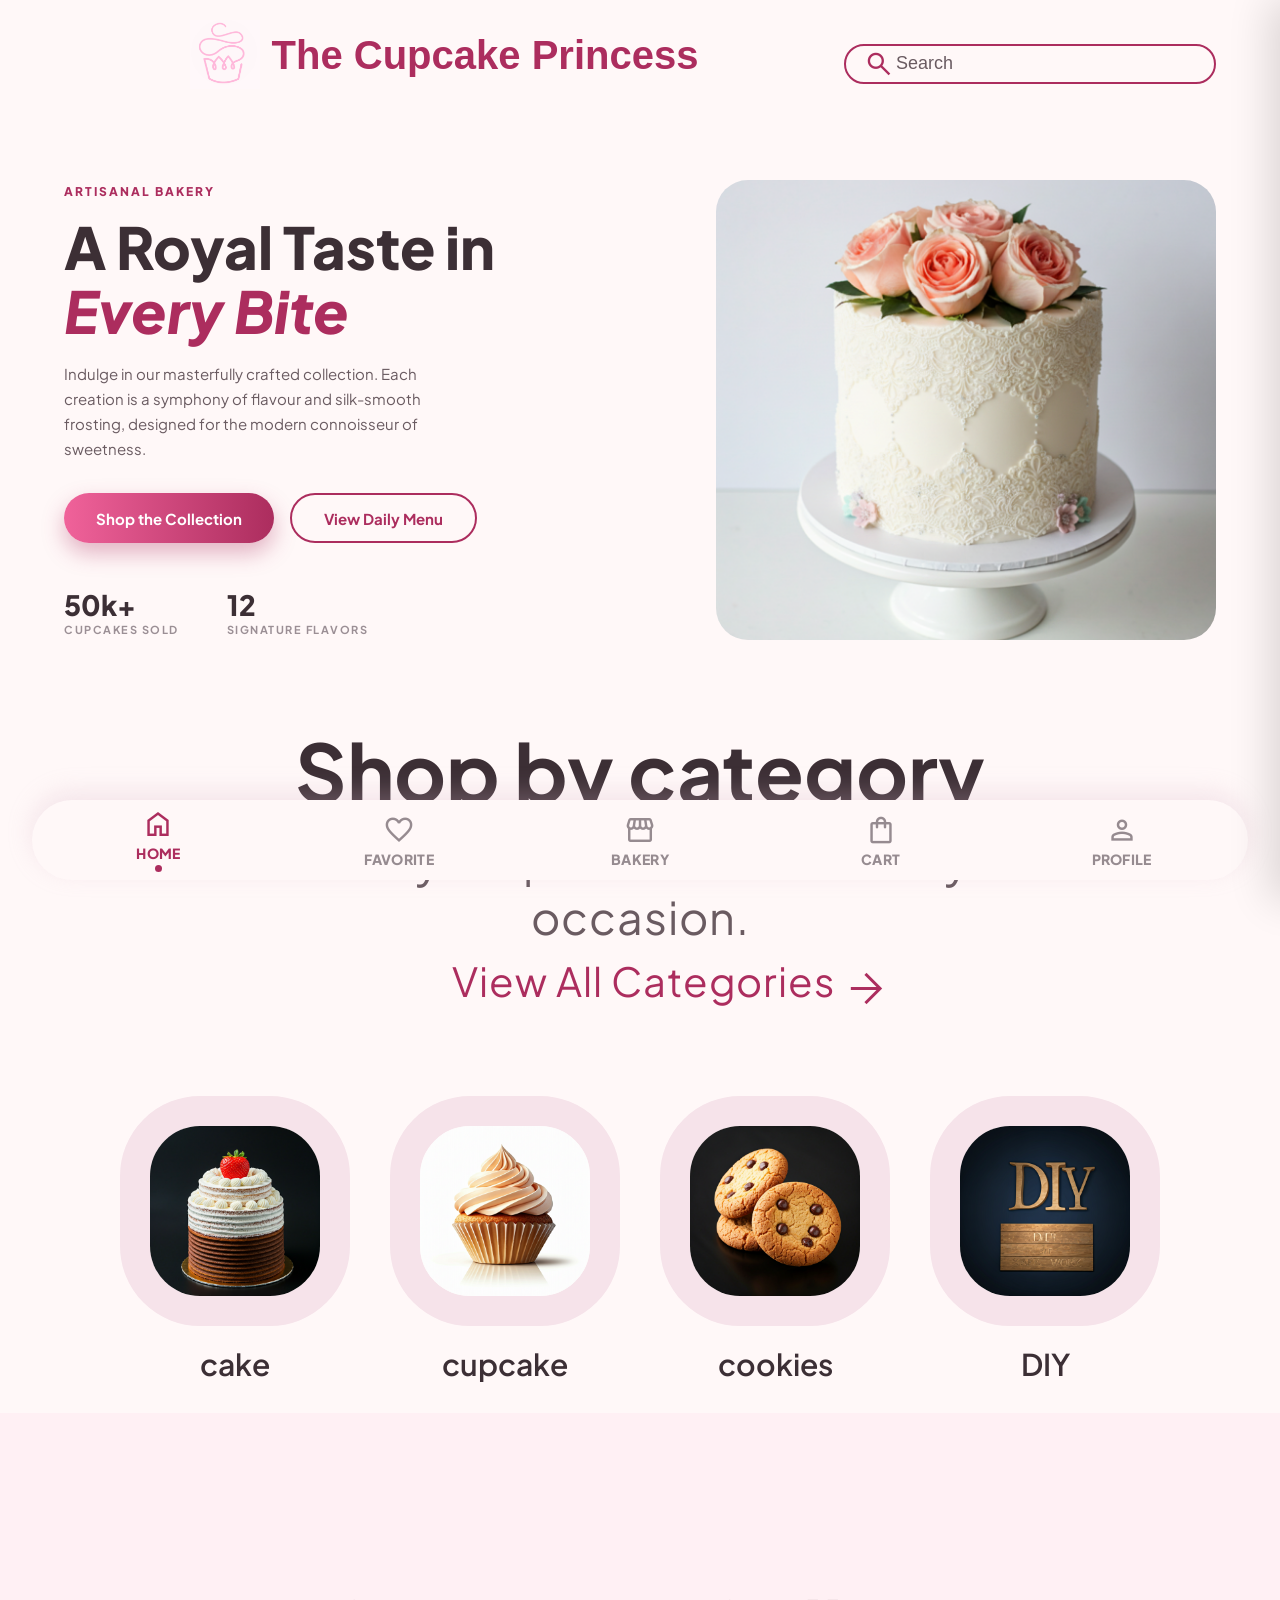
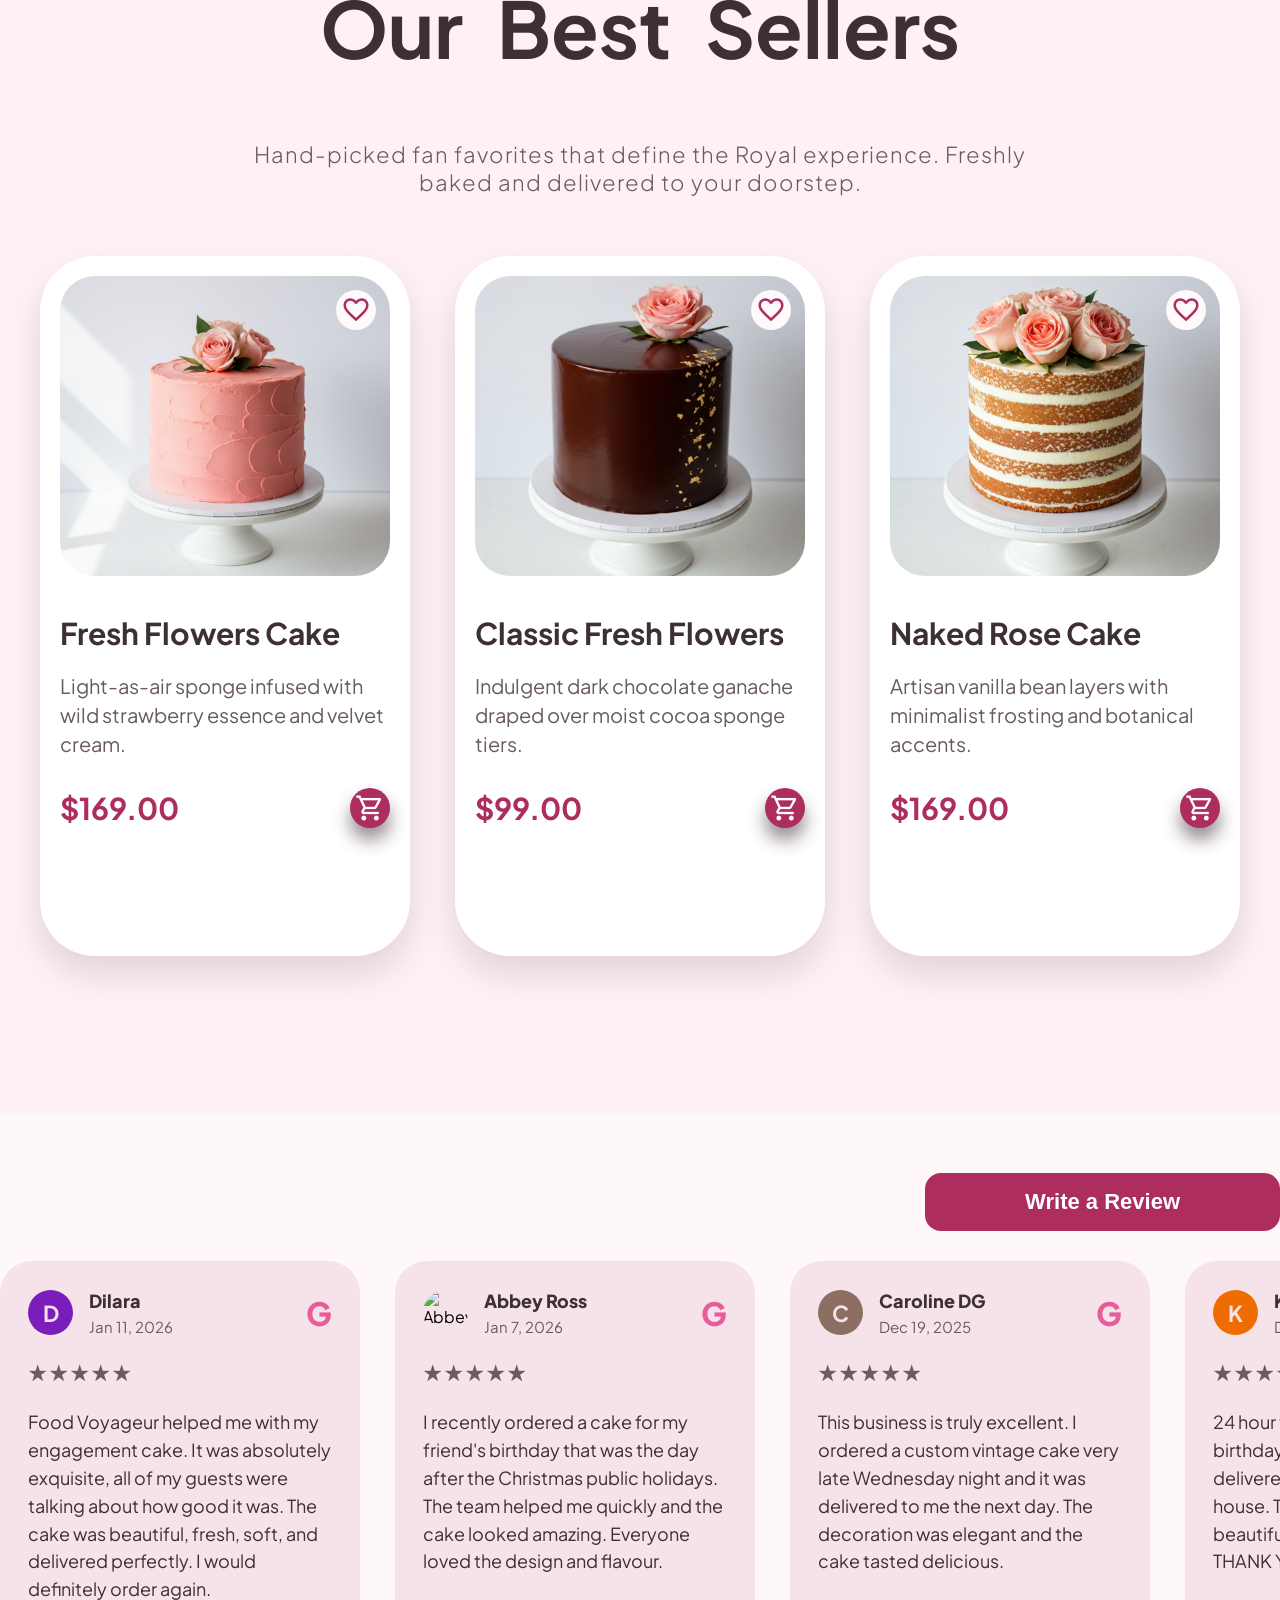
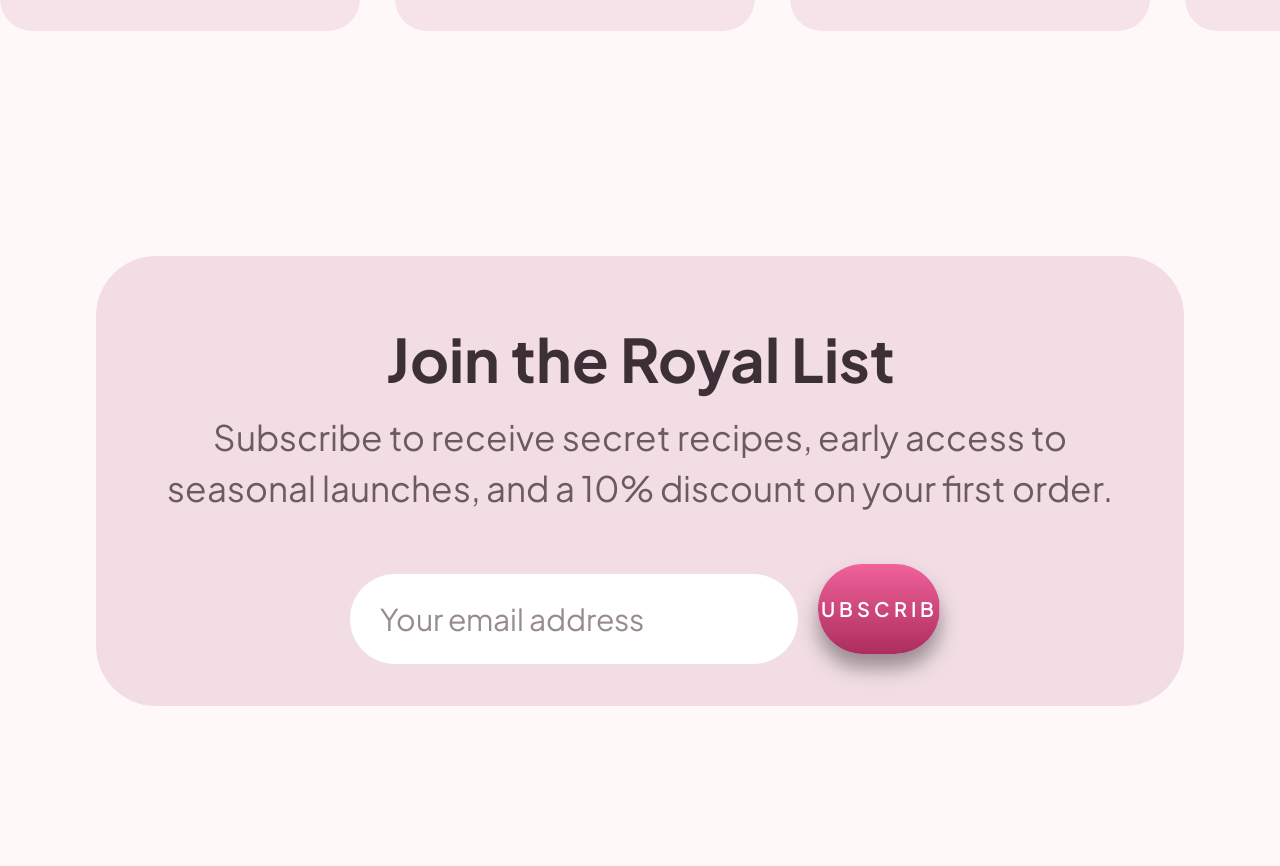
==== index.html @ ce3e5267 "index" ====
<!DOCTYPE html>
<html>

<head>
    <meta charset="UTF-8">
    <meta name="viewport" content="width=device-width, initial-scale=1.0">
    <title>Document</title>
    <link rel="preconnect" href="https://fonts.googleapis.com">
    <link rel="preconnect" href="https://fonts.gstatic.com" crossorigin>
    <link
        href="https://fonts.googleapis.com/css2?family=Plus+Jakarta+Sans:ital,wght@0,200..800;1,200..800&family=Roboto:ital,wght@0,100..900;1,100..900&display=swap"
        rel="stylesheet">
    <link rel="stylesheet" href="homepage.css">
    <link rel="stylesheet"
        href="https://fonts.googleapis.com/css2?family=Material+Symbols+Outlined:opsz,wght,FILL,GRAD@24,400,0..1,0" />
</head>
<script src="homepage.js"></script>



<body>
    <div class="header">
        <div class="tittle">
            <img src="Image/logo.png" alt="Logo">
            <h1>The Cupcake Princess</h1>
        </div>

        <form>
            <div class="searching">
                <a href="search-page.html" class="search-text" onclick="handleSearchClick(event)">
                    <span class="material-symbols-outlined">search</span>
                    <button type="submit">Search</button>
                    <input class="searching-input" type="search" placeholder="Search">
                </a>
            </div>
        </form>
    </div>

    <nav class="bottom_bar">
        <a href="index.html" class="bottom-bar-item interactive-bar active">
            <span class="material-symbols-outlined">home</span>
            <p>HOME</p>
            <span class="bar-dot"></span>
        </a>

        <a href="fav-page.html" class="bottom-bar-item interactive-bar">
            <span class="material-symbols-outlined">favorite</span>
            <p>FAVORITE</p>
        </a>

        <a href="productlist.html" class="bottom-bar-item interactive-bar">
            <span class="material-symbols-outlined">storefront</span>
            <p>BAKERY</p>
        </a>

        <a href="cart-page.html" class="bottom-bar-item interactive-bar">
            <span class="material-symbols-outlined">shopping_bag</span>
            <p>CART</p>
        </a>

        <a href="pro.html" class="bottom-bar-item interactive-bar">
            <span class="material-symbols-outlined">person</span>
            <p>PROFILE</p>
        </a>
    </nav>

    <section class="hero">
        <div class="hero-card">
            <img class="hero-img-m" src="Image/Fluffy Pink Cake.png" alt="Royal Cake">
            <img class="hero-img-d" src="Image/Fluffy Pink Cake.png" alt="Royal Cupcake">
            <div class="hero-card-overlay">
                <h2>A Royal Taste<br>in Every Bite</h2>
            </div>
        </div>

        <div class="hero-content">
            <p class="hero-label">ARTISANAL BAKERY</p>
            <h2 class="hero-title">A Royal Taste in<br><em>Every Bite</em></h2>
            <p class="hero-desc">Indulge in our masterfully crafted collection. Each creation is a symphony of flavour
                and silk-smooth frosting, designed for the modern connoisseur of sweetness.</p>
            <div class="hero-buttons">
                <a href="productlist.html" class="btn-shop">Shop the Collection</a>
                <a href="productlist.html" class="btn-menu">View Daily Menu</a>
            </div>
            <div class="hero-stats">
                <div class="stat">
                    <span class="stat-num">50k+</span>
                    <span class="stat-label">CUPCAKES SOLD</span>
                </div>
                <div class="stat">
                    <span class="stat-num">12</span>
                    <span class="stat-label">SIGNATURE FLAVORS</span>
                </div>
            </div>
        </div>

        <div class="hero-dots">
            <span class="dot active"></span>
            <span class="dot"></span>
            <span class="dot"></span>
        </div>
    </section>

    <section class="category">
        <h1>Shop by category</h1>
        <div class="category-bottom">
            <p>Find your perfect treat for any occasion.</p>

            <a href="productlist.html" class="view-all-categories">
                <p>View All Categories</p>
                <span class="material-symbols-outlined">arrow_forward</span>
            </a>
        </div>
    </section>
    <section class="category-4">
        <div class="cup-and-ckae">
            <a href="#" class="cake">
                <img src="Image/cake.png" alt="cake">
                <p>cake</p>
            </a>

            <a href="#" class="cupcake">
                <img src="Image/cupcake.png" alt="cupake">
                <p>cupcake</p>
            </a>
        </div>
        <div class="cookie-DIY">
            <a href="#" class="cookie">
                <img src="Image/cookie.png" alt="cookie">
                <p>cookies</p>
            </a>

            <a href="#" class="DIY">
                <img src="Image/DIY.png" alt="DIY">
                <p>DIY</p>
            </a>
        </div>
    </section>
    <section class="best-sellers">
        <h2>Our Best Sellers</h2>
        <h3>Hand-picked fan favorites that define the
            Royal experience. Freshly baked and
            delivered to your doorstep.</h3>
        <div class="all-best">
            <a href="#" class="Fresh-Flowers-Cake">
                <div class="image-box">
                    <img src="Image/Fresh Flowers Cake.png" alt="Fresh Flowers Cake">

                    <button class="favorite-button" type="button" onclick="toggleFavorite(event, this)">
                        <span class="material-symbols-outlined">favorite</span>
                    </button>
                </div>
                <h1>Fresh Flowers Cake</h1>
                <p>Light-as-air sponge infused with wild
                    strawberry essence and velvet cream.</p>
                <div class="bottom">
                    <h2>$169.00</h2>
                    <span class="material-symbols-outlined">
                        shopping_cart
                    </span>
                </div>
            </a>

            <a href="#" class="Classic-Fresh-Flowers">
                <div class="image-box">
                    <img src="Image/Classic Fresh Flowers Cake.png" alt="Classic Fresh Flowers">

                    <button class="favorite-button" type="button" onclick="toggleFavorite(event, this)">
                        <span class="material-symbols-outlined">favorite</span>
                    </button>
                </div>
                <h1>Classic Fresh Flowers</h1>
                <p>Indulgent dark chocolate ganache draped over moist cocoa sponge tiers.</p>
                <div class="bottom">
                    <h2>$99.00</h2>
                    <span class="material-symbols-outlined">
                        shopping_cart
                    </span>
                </div>
            </a>

            <a href="#" class="Naked-Rose-Cake">
                <div class="image-box">
                    <img src="Image/Naked Rose Cake.png" alt="Naked Rose Cake">

                    <button class="favorite-button" type="button" onclick="toggleFavorite(event, this)">
                        <span class="material-symbols-outlined">favorite</span>
                    </button>
                </div>
                <h1>Naked Rose Cake</h1>
                <p>Artisan vanilla bean layers with minimalist
                    frosting and botanical accents.</p>
                <div class="bottom">
                    <h2>$169.00</h2>
                    <span class="material-symbols-outlined">
                        shopping_cart
                    </span>
                </div>
            </a>
        </div>
    </section>
    <section class="reviews-section">
        <div class="review-top">
            <button class="write-review">Write a Review</button>
        </div>

        <div class="reviews-row">

            <div class="review-card">
                <div class="review-header">
                    <div class="avatar purple">D</div>

                    <div class="review-user">
                        <h3>Dilara</h3>
                        <p>Jan 11, 2026</p>
                    </div>

                    <span class="google">G</span>
                </div>

                <div class="stars">★★★★★</div>

                <p class="review-text">
                    Food Voyageur helped me with my engagement cake. It was absolutely exquisite,
                    all of my guests were talking about how good it was. The cake was beautiful,
                    fresh, soft, and delivered perfectly. I would definitely order again.
                </p>
            </div>

            <div class="review-card">
                <div class="review-header">
                    <img class="avatar-img" src="Image/user1.png" alt="Abbey Ross">

                    <div class="review-user">
                        <h3>Abbey Ross</h3>
                        <p>Jan 7, 2026</p>
                    </div>

                    <span class="google">G</span>
                </div>

                <div class="stars">★★★★★</div>

                <p class="review-text">
                    I recently ordered a cake for my friend's birthday that was the day after
                    the Christmas public holidays. The team helped me quickly and the cake
                    looked amazing. Everyone loved the design and flavour.
                </p>
            </div>

            <div class="review-card">
                <div class="review-header">
                    <div class="avatar brown">C</div>

                    <div class="review-user">
                        <h3>Caroline DG</h3>
                        <p>Dec 19, 2025</p>
                    </div>

                    <span class="google">G</span>
                </div>

                <div class="stars">★★★★★</div>

                <p class="review-text">
                    This business is truly excellent. I ordered a custom vintage cake very late
                    Wednesday night and it was delivered to me the next day. The decoration
                    was elegant and the cake tasted delicious.
                </p>
            </div>

            <div class="review-card">
                <div class="review-header">
                    <div class="avatar orange">K</div>

                    <div class="review-user">
                        <h3>K Hall</h3>
                        <p>Dec 11, 2025</p>
                    </div>

                    <span class="google">G</span>
                </div>

                <div class="stars">★★★★★</div>

                <p class="review-text">
                    24 hour turnaround on a last minute birthday cake. Under $100 and delivered
                    the next morning to my house. The cake was fresh, beautiful, and everyone
                    enjoyed it. THANK YOU 🙏❤️
                </p>
            </div>

            <div class="review-card">
                <div class="review-header">
                    <div class="avatar pink">M</div>

                    <div class="review-user">
                        <h3>Mia Chen</h3>
                        <p>Nov 28, 2025</p>
                    </div>

                    <span class="google">G</span>
                </div>

                <div class="stars">★★★★★</div>

                <p class="review-text">
                    The cupcakes were so pretty and tasted amazing. I ordered them for a small
                    party and everyone asked where they were from. The pink design matched
                    my theme perfectly.
                </p>
            </div>

        </div>
    </section>
    <section class="royal-list-section">
        <div class="royal-list-card">
            <div class="logo">
                <span class="material-symbols-outlined royal-mail-icon">mail</span>
            </div>

            <h2>Join the Royal List</h2>

            <p>
                Subscribe to receive secret
                recipes, early access to
                seasonal launches, and a 10%
                discount on your first order.
            </p>

            <form class="royal-form" onsubmit="subscribeAnimate(event)">
                <input type="email" placeholder="Your email address" required>

                <button type="submit" class="subscribe-button">
                    <span class="button-text">SUBSCRIBE</span>
                    <span class="material-symbols-outlined check-icon">check</span>
                </button>
            </form>
        </div>
    </section>
    <div class="search-overlay" id="searchOverlay" onclick="closeSearchPanel()"></div>
    <div class="search-panel" id="searchPanel">
        <div class="search-panel-header">
            <button class="search-panel-close" onclick="closeSearchPanel()">
                <span class="material-symbols-outlined">close</span>
            </button>
        </div>
        <iframe id="searchPanelFrame" src="" class="search-panel-frame" title="Search"></iframe>
    </div>
</body>

</html>
---- homepage.css ----
@import url(variable.css);

* {
    box-sizing: border-box;
}

html,
body {
    width: 100%;
    max-width: 100%;
    margin: 0;
    padding: 0;
    overflow-x: hidden;
    background-color: var(--bg-main);
    font-family: var(--font-main);
}

body {
    padding-top: 158px;
}




.header {
    width: 100%;
    display: flex;
    flex-direction: column;
    align-items: center;
    z-index: 1000;
    position: fixed;
    top: 0;
    left: 0;
    right: 0;
    background-color: var(--bg-main);
    padding: 18px 18px 22px;
}

.tittle {
    width: 100%;
    max-width: 760px;

    display: flex;
    gap: 12px;
    align-items: center;
    justify-content: center;
}

.tittle h1 {
    color: var(--pink-main);
    font-size: 22px;
    font-family: var(--font-title);
    margin: 0;
    line-height: 1.1;
    text-align: center;
    white-space: nowrap;
}

.tittle img {
    width: clamp(45px, 10vw, 78px);
    height: auto;
    flex-shrink: 0;
}

form {
    width: 100%;
    display: flex;
    justify-content: center;
    margin-top: 18px;
}

/* ============================= */
/* HOME SEARCH BAR */
/* ============================= */

.searching {
    width: min(700px, calc(100vw - 48px));
    height: 40px;
    border: 2px solid var(--pink-main);
    border-radius: 40px;
    background-color: var(--bg-main);

    padding: 0 18px;
    z-index: 100;
}

.search-text {
    width: 100%;
    height: 100%;

    text-decoration: none;
    display: flex;
    align-items: center;
}

.searching span {
    color: var(--pink-main);
    font-size: 30px;
    flex-shrink: 0;
}

.searching-input {
    flex: 1;
    min-width: 0;
    border: none;
    outline: none;
    background: transparent;

    font-size: 18px;
    color: var(--text-muted);
    font-family: var(--font-title);
}

.searching-input::placeholder {
    color: var(--text-muted);
    opacity: 1;
}

.searching button {
    display: none;
}

/* ============================= */
/* BOTTOM BAR */
/* ============================= */

.bottom_bar {
    position: fixed;
    left: 50%;
    bottom: 20px;
    transform: translateX(-50%);
    width: 95%;
    height: 64px;
    background-color: var(--bg-main);
    border-radius: 60px;
    box-shadow: 0 -8px 24px var(--box-shadow);
    display: flex;
    justify-content: space-around;
    align-items: center;
    padding: 6px;
    z-index: 1000;
}

.bottom-bar-item {
    flex: 1;
    min-width: 0;
    border: none;
    background: transparent;
    cursor: pointer;
    text-decoration: none;
    display: flex;
    flex-direction: column;
    align-items: center;
    justify-content: center;
    position: relative;
}

.bottom-bar-item .material-symbols-outlined {
    font-size: 22px;
    color: var(--nav-muted);
    line-height: 1;
}

.bottom-bar-item p {
    margin: 4px 0 0;
    font-size: 8px;
    font-weight: 800;
    letter-spacing: 0.3px;
    color: var(--nav-muted);
    white-space: nowrap;
    line-height: 1;
}

.bar-dot {
    width: 4px;
    height: 4px;
    border-radius: 50%;
    background-color: var(--pink-main);
    display: block;
    margin-top: 4px;
}

.interactive-bar {
    transition: all 0.18s ease;
    text-decoration: none;
}

.interactive-bar:hover {
    transform: translateY(-1px);
}

.interactive-bar:active {
    transform: scale(0.96);
}

.bottom-bar-item.active .material-symbols-outlined,
.bottom-bar-item.active p {
    color: var(--pink-main);
}


/* ============================= */
/* HERO                          */
/* ============================= */

.hero {
    margin: 20px 16px 40px;
    display: flex;
    flex-direction: column;
    align-items: center;
}

.hero-card {
    width: 100%;
    border-radius: 24px;
    overflow: hidden;
    position: relative;
}

.hero-img-m {
    width: 100%;
    height: 300px;
    object-fit: cover;
    display: block;
}

.hero-img-d {
    display: none;
}

.hero-card-overlay {
    position: absolute;
    bottom: 0;
    left: 0;
    right: 0;
    padding: 20px 22px 26px;
    background: linear-gradient(to top, rgba(0, 0, 0, 0.58) 0%, transparent 100%);
}

.hero-card-overlay h2 {
    color: white;
    font-size: 34px;
    font-weight: 800;
    line-height: 1.1;
    margin: 0;
    font-family: var(--font-main);
}

.hero-label {
    display: none;
}

.hero-title {
    display: none;
}

.hero-stats {
    display: none;
}

.hero-content {
    width: 100%;
    text-align: center;
    padding: 22px 4px 0;
}

.hero-desc {
    font-size: 15px;
    color: var(--text-muted);
    line-height: 1.65;
    margin: 0 0 24px;
    font-family: var(--font-main);
}

.hero-buttons {
    display: flex;
    flex-direction: column;
    align-items: center;
    gap: 14px;
}

.btn-shop {
    width: 100%;
    max-width: 320px;
    height: 52px;
    background: linear-gradient(to right, var(--pink-bright), var(--pink-main));
    color: white;
    border-radius: 50px;
    text-decoration: none;
    display: flex;
    justify-content: center;
    align-items: center;
    font-size: 16px;
    font-weight: 700;
    font-family: var(--font-main);
    box-shadow: 0 10px 22px rgba(172, 45, 94, 0.35);
}

.btn-menu {
    color: var(--pink-main);
    text-decoration: none;
    font-size: 13px;
    font-weight: 800;
    letter-spacing: 1.5px;
    font-family: var(--font-main);

}

.hero-dots {
    display: flex;
    align-items: center;
    gap: 6px;
    margin-top: 26px;
}

.dot {
    width: 6px;
    height: 6px;
    border-radius: 50%;
    background-color: #d9b3c4;
    display: block;
}

.dot.active {
    width: 18px;
    border-radius: 50px;
    background-color: var(--pink-main);
}

/* ============================= */
/* CATEGORY */
/* ============================= */

.category {
    width: min(800px, calc(100vw - 48px));
    margin: 0px auto 0;
}

.category h1 {
    font-family: "Plus Jakarta Sans";
    text-align: center;
    font-size: 32px;
    color: var(--text-dark);

}

.category-bottom {
    display: flex;
    flex-direction: column;
}

.category p {
    font-family: "Plus Jakarta Sans";
    text-align: center;

    font-size: 18px;
    color: var(--text-muted);

    letter-spacing: 1px;
    margin-top: 0;
    margin-bottom: 10px;
}

.view-all-categories {
    text-decoration: none;

    display: flex;
    flex-direction: row;
    align-items: center;

    margin-left: auto;
    margin-right: 20px;
    margin-top: 0;
}

.view-all-categories p {
    font-family: "Plus Jakarta Sans";
    font-size: 18px;
    color: var(--pink-main);
    margin-top: 5px;
}

.view-all-categories span {
    margin-left: 7px;
    margin-top: 0;
    color: var(--pink-main);
    font-size: 25px;
}

.category-4 {
    width: min(800px, calc(100vw - 48px));
    margin: 30px auto 0;
}

.cookie-DIY,
.cup-and-ckae {
    display: flex;
    gap: 25px;
    justify-content: center;
    align-items: center;
}

.cookie-DIY a,
.cup-and-ckae a {
    text-decoration: none;
}

.cookie img,
.DIY img,
.cupcake img,
.cake img {
    width: 140px;

    border-radius: 50px;
    border-style: solid;
    border-width: clamp(14px, 4vw, 30px);
    border-color: #F6E3EA;
}

.cookie p,
.DIY p,
.cupcake p,
.cake p {
    margin-top: 15px;

    color: var(--text-dark);
    font-family: "Plus Jakarta Sans";
    font-weight: 600;

    font-size: clamp(30px, 7vw, 60px);
    text-align: center;
}

/* ============================= */
/* BEST SELLERS */
/* ============================= */

.best-sellers {
    margin-top: 0px;
    width: 100%;
    height: auto;
    background-color: var(--bg-soft);
    padding-top: 30px;
    padding-bottom: 50px;
}

.best-sellers h2 {
    font-family: "Plus Jakarta Sans";
    text-align: center;
    font-size: 40px;
    color: var(--text-dark);
    word-spacing: 2px;
}

.best-sellers h3 {
    width: min(800px, calc(100vw - 48px));
    margin-left: auto;
    margin-right: auto;
    font-family: "Plus Jakarta Sans";
    text-align: center;
    font-size: 22px;
    font-weight: 300;
    color: var(--text-muted);

    letter-spacing: 1px;
    margin-top: 0;
    margin-bottom: 10px;
}

.all-best {
    width: 80%;
    margin: 0 auto;
    display: flex;
    flex-direction: column;
    gap: 45px;
    align-items: center;
}

.Fresh-Flowers-Cake,
.Classic-Fresh-Flowers,
.Naked-Rose-Cake {
    background-color: var(--white);
    border-radius: 55px;
    margin-top: 30px;
    padding: 20px;
    box-sizing: border-box;
    text-decoration: none;
    color: inherit;
    box-shadow: 0 18px 35px #0000001f;
    overflow: visible;
}

.Fresh-Flowers-Cake img,
.Classic-Fresh-Flowers img,
.Naked-Rose-Cake img {
    width: 100%;
    height: 300px;

    object-fit: cover;

    border-radius: 35px;
    margin: 0;
    display: block;
}

.image-box {
    position: relative;
}

.favorite-button {
    position: absolute;
    top: 15px;
    right: 15px;

    width: 45px;
    height: 45px;

    border-radius: 50%;
    border: none;
    background-color: var(--bg-main);

    display: flex;
    justify-content: center;
    align-items: center;

    cursor: pointer;
}

.favorite-button span {
    color: var(--pink-main);
    font-size: clamp(34px, 7vw, 50px);

    font-variation-settings:
        'FILL' 0,
        'wght' 400,
        'GRAD' 0,
        'opsz' 24;
}

.favorite-button.active span {
    color: var(--pink-main);

    font-variation-settings:
        'FILL' 1,
        'wght' 400,
        'GRAD' 0,
        'opsz' 24;
}

.Fresh-Flowers-Cake h1,
.Classic-Fresh-Flowers h1,
.Naked-Rose-Cake h1 {
    color: var(--text-dark);
    font-family: var(--font-main);
    font-size: 28px;
    line-height: 1.15;
    margin: 20px 0 20px;
}

.Fresh-Flowers-Cake p,
.Classic-Fresh-Flowers p,
.Naked-Rose-Cake p {
    color: var(--text-muted);
    font-family: var(--font-main);

    font-size: 18px;
    line-height: 1.45;

    margin: 0 0 20px;
}

.bottom {
    display: flex;
    flex-direction: row;
    justify-content: space-between;
    align-items: center;
}

.bottom h2 {
    font-family: "Plus Jakarta Sans";
    color: var(--pink-main);

    font-size: 28px;
    margin: 0;
}

.bottom .material-symbols-outlined {
    width: 45px;
    height: 45px;

    border-radius: 50%;
    background-color: var(--pink-main);
    color: white;

    display: flex;
    justify-content: center;
    align-items: center;

    font-size: clamp(32px, 7vw, 50px);
    box-shadow: 0 12px 18px var(--box-shadow);
}

/* ============================= */
/* REVIEWS */
/* ============================= */

.reviews-section {
    background-color: var(--bg-main);
    padding: 60px 0 60px;

    font-family: var(--font-main);
    overflow: hidden;
}

.review-top {
    width: min(800px, calc(100vw - 48px));
    margin: 0 auto 50px;

    display: flex;
    justify-content: flex-end;
}

.write-review {
    background-color: var(--pink-main);
    color: white;

    border: none;
    border-radius: 16px;

    padding: 14px 14px;

    font-size: 18px;
    font-weight: 700;

    cursor: pointer;
}

.reviews-row {
    width: min(800px, calc(100vw - 48px));
    margin: 0 auto;

    display: flex;
    flex-direction: row;
    gap: 35px;

    overflow-x: auto;
    overflow-y: hidden;

    padding: 0 0 35px;
    scroll-behavior: smooth;
}

.review-card {
    flex: 0 0 360px;

    background-color: #F6E3EA;
    border-radius: 32px;

    padding: 28px;
    box-sizing: border-box;
}

.review-header {
    display: flex;
    align-items: center;
    gap: 16px;
}

.avatar,
.avatar-img {
    width: 45px;
    height: 45px;
    border-radius: 50%;
    flex-shrink: 0;
}

.avatar {
    display: flex;
    justify-content: center;
    align-items: center;

    color: #F6E3EA;
    font-size: 22px;
    font-weight: 700;
}

.avatar-img {
    object-fit: cover;
}

.purple {
    background-color: #7b1dbb;
}

.brown {
    background-color: #8d6e63;
}

.orange {
    background-color: #ef6c00;
}

.pink {
    background-color: #e85c9a;
}

.review-user h3 {
    margin: 0;

    color: var(--text-dark);
    font-size: 18px;
    font-weight: 800;
}

.review-user p {
    margin: 5px 0 0;

    color: var(--text-muted);
    font-size: 15px;
}

.google {
    margin-left: auto;

    color: #e85c9a;
    font-size: 32px;
    font-weight: 800;
}

.stars {
    color: var(--text-muted);

    font-size: 22px;
    letter-spacing: 2px;

    margin: 22px 0;
}

.review-text {
    color: var(--text-dark);

    font-size: 18px;
    line-height: 1.55;

    margin: 0;
}

/* ============================= */
/* ROYAL LIST */
/* ============================= */

.royal-list-section {
    background-color: var(--bg-main);
    padding-top: 10px;
    padding-bottom: 100px;
    display: flex;
    justify-content: center;
    align-items: center;
}

.royal-list-card {
    width: min(650px, calc(100vw - 48px));
    height: auto;
    min-height: 420px;
    background-color: #FFD6E4;
    border-radius: 60px;
    box-sizing: border-box;
    padding-bottom: 36px;
    display: flex;
    flex-direction: column;
    align-items: center;
    font-family: var(--font-main);

}

.royal-mail-icon {
    padding-top: 30px;
    color: var(--pink-main);
    margin: 0 0 15px;
}

.logo span {
    font-size: 35px;
}

.royal-list-card h2 {
    color: var(--text-dark);

    font-size: 30px;
    line-height: 1.1;
    text-align: center;

    margin: 0 0 10px;
}

.royal-list-card p {
    color: var(--text-muted);
    font-size: 18px;
    line-height: 1.45;
    text-align: center;
    margin: 10px 20px 20px;
}

.royal-form {
    width: 100%;

    display: flex;
    flex-direction: column;
    align-items: center;

    margin: 0;
}

.royal-form input {
    margin-top: 20px;
    width: min(300px, calc(100% - 48px));
    height: 60px;
    border-radius: 50px;
    border: none;
    outline: none;
    padding: 0 30px;
    box-sizing: border-box;
    font-size: 16px;
    font-family: var(--font-main);

    color: var(--text-muted);
    background-color: white;

    text-align: left;
}

.royal-form input::placeholder {
    color: #9b8f95;
}

.royal-form button {
    width: min(300px, calc(100% - 48px));
    height: 60px;
    margin-top: 40px;

    border: none;
    border-radius: 50px;

    background: linear-gradient(to bottom, var(--pink-bright), var(--pink-main));
    box-shadow: 0 14px 20px var(--nav-muted);

    color: white;

    font-size: 20px;
    font-family: var(--font-main);
    font-weight: 600;
    letter-spacing: 4px;

    cursor: pointer;
}

.subscribe-button {
    width: min(360px, 100%);
    height: 40px;

    margin-top: 22px;

    border: none;
    border-radius: 50px;

    background: linear-gradient(to bottom, var(--pink-bright), var(--pink-main));
    box-shadow: 0 14px 20px var(--nav-muted);

    color: white;

    font-size: 18px;
    font-family: var(--font-main);
    font-weight: 600;
    letter-spacing: 4px;

    cursor: pointer;

    display: flex;
    justify-content: center;
    align-items: center;

    position: relative;
    overflow: hidden;

    transition: all 0.4s ease;
}

.subscribe-button .check-icon {
    display: none;
    font-size: 22px;
    margin-left: 10px;
}

.subscribe-button.subscribed {
    background: linear-gradient(to bottom, #ff8fbc, var(--pink-main));
    transform: scale(1.05);
    box-shadow: 0 18px 30px var(--pink-main)55;
}

.subscribe-button.subscribed .check-icon {
    display: inline-block;
}

.subscribe-button.subscribed .button-text {
    letter-spacing: 2px;
}

.subscribe-button::after {
    content: "";
    position: absolute;

    width: 30px;
    height: 60px;

    background-color: rgba(255, 255, 255, 0.45);

    transform: rotate(25deg);

    left: -60px;
    top: -25px;
}

.subscribe-button.subscribed::after {
    animation: shineMove 0.8s ease;
}

@keyframes shineMove {
    from {
        left: -60px;
    }

    to {
        left: 420px;
    }
}


/* ============================= */
/* SEARCH PANEL (desktop only)   */
/* ============================= */

.search-overlay,
.search-panel {
    display: none;
}



/* ============================= */
/* SEARCH PANEL (desktop only)   */
/* ============================= */

.search-overlay,
.search-panel {
    display: none;
}

/* Desktop style */
@media (min-width: 1000px) {
    body {
        background-color: var(--bg-main);
        margin: 0;
        padding-top: 130px;
    }

    .header {
        display: flex;
        flex-direction: row;
        gap: 10px;
        z-index: 100;
        position: fixed;
        top: 0;
        left: 0;
        right: 0;
        background-color: var(--bg-main);
        padding: 20px 5%;
    }

    .tittle {
        display: flex;
        flex-shrink: 0;
    }

    .tittle h1 {
        font-family: 'Segoe UI', Tahoma, Geneva, Verdana, sans-serif;
        font-size: 40px;
        margin: 0;
    }

    .tittle img {
        width: 70px;
        height: auto;
    }

    form {
        padding-left: 10px;
        flex-grow: 1;
        max-width: 600px;

    }

    .searching {
        display: flex;
        align-items: center;
        width: 100%;
        max-width: 1000px;
        height: 40px;
        border-width: 2px;
        border-radius: 50px;
        background: transparent;
    }

    .searching-input {
        width: 100%;
        font-size: 18px;
        background: transparent;
    }


    .button_bar {
        display: flex;
        justify-content: space-around;

        position: fixed;
        left: 50%;
        bottom: 20px;
        transform: translateX(-50%);

        height: 10%;

        background-color: var(--bg-main);
        border-radius: 70px;

        box-shadow: 0 10px 12px var(--nav-muted);
        backdrop-filter: blur(100px);
        overflow: hidden;
    }

    .button_bar a {
        flex: 1;

        display: flex;
        flex-direction: column;
        align-items: center;
        justify-content: center;

        text-decoration: none;
        color: var(--text-muted);
    }

    .button_bar p {
        margin: 15px 0 0;
        padding-bottom: 10px;

        font-family: var(--font-title);
        color: var(--text-muted);
    }




    .hero {
        display: flex;
        flex-direction: row;
        align-items: center;
        gap: 60px;
        margin: 50px auto 60px;
        width: min(1300px, calc(100vw - 10%));
        padding: 0;
    }

    .hero-card {
        flex-shrink: 0;
        width: 500px;
        height: 460px;
        border-radius: 32px;
        overflow: hidden;
        position: relative;
        order: 2;
        background-color: #f5dde8;
    }

    .hero-img-m {
        display: none;
    }

    .hero-img-d {
        display: block;
        width: 100%;
        height: 100%;
        object-fit: cover;
    }

    .hero-card-overlay {
        display: none;
    }

    .hero-content {
        flex: 1;
        text-align: left;
        padding: 0;
        order: 1;
    }

    .hero-label {
        display: block;
        font-size: 12px;
        font-weight: 800;
        letter-spacing: 2px;
        color: var(--pink-main);
        margin: 0 0 16px;
        font-family: var(--font-main);

    }

    .hero-title {
        display: block;
        font-size: 58px;
        font-weight: 800;
        color: var(--text-dark);
        line-height: 1.1;
        margin: 0 0 20px;
        font-family: var(--font-main);

    }

    .hero-title em {
        font-style: italic;
        color: var(--pink-main);
    }

    .hero-desc {
        font-size: 15px;
        color: var(--text-muted);
        line-height: 1.65;
        max-width: 380px;
        margin: 0 0 32px;
        text-align: left;
    }

    .hero-buttons {
        display: flex;
        flex-direction: row;
        gap: 16px;
        margin-bottom: 48px;
    }

    .btn-shop {
        width: auto;
        max-width: none;
        height: 50px;
        padding: 0 32px;
        font-size: 15px;
    }

    .btn-menu {
        height: 50px;
        padding: 0 32px;
        border: 2px solid var(--pink-main);
        border-radius: 50px;
        color: var(--pink-main);
        text-decoration: none;
        display: flex;
        align-items: center;
        font-size: 15px;
        font-weight: 700;
        font-family: var(--font-main);
        letter-spacing: 0;
    }

    .hero-stats {
        display: flex;
        gap: 48px;
    }

    .stat-num {
        display: block;
        font-size: 28px;
        font-weight: 800;
        color: var(--text-dark);
        font-family: var(--font-main);
        line-height: 1;
    }

    .stat-label {
        display: block;
        font-size: 11px;
        font-weight: 700;
        letter-spacing: 1.5px;
        color: #9b8f95;
        margin-top: 4px;
        font-family: var(--font-main);

    }

    .hero-dots {
        display: none;
    }

    .category {
        margin-top: 80px;
    }


    .category h1 {
        font-family: "Plus Jakarta Sans";
        text-align: center;
        font-size: 80px;
        color: #3C2F35;
        margin-bottom: 10px;
    }

    .category-bottom {
        display: flex;
        flex-direction: column;
    }

    .category p {
        font-family: "Plus Jakarta Sans";
        text-align: center;
        font-size: 45px;
        color: #6A5B61;
        letter-spacing: 1px;
        margin-top: 0;
        margin-bottom: 10px;
    }

    .view-all-categories {
        text-decoration: none;
        display: flex;
        flex-direction: row;
        margin-left: auto;
        margin-right: 150px;
        margin-top: 0;
    }

    .view-all-categories p {
        font-family: "Plus Jakarta Sans";
        font-size: 40px;
        color: #AC2D5E;
    }

    .view-all-categories span {
        margin-left: 8px;
        margin-top: 5px;
        color: var(--pink-main);
        font-size: 47px;
    }

    .category-4 {
        margin-top: 80px;
        display: flex;
        gap: 40px;
        justify-content: center;
        align-items: center;
    }

    .cookie-DIY,
    .cup-and-ckae {
        gap: 40px;
        justify-content: center;
        align-items: center;
    }

    .cookie-DIY a,
    .cup-and-ckae a {
        text-decoration: none;
    }

    .cookie img,
    .DIY img,
    .cupcake img,
    .cake img {
        width: 230px;
        border-radius: 80px;
        border-style: solid;
        border-width: 30px;
        border-color: #F6E3EA;

    }

    .cookie p,
    .DIY p,
    .cupcake p,
    .cake p {
        margin-top: 15px;
        color: var(--text-dark);
        font-family: "Plus Jakarta Sans";
        font-weight: 600;
        font-size: 30px;
        text-align: center;
    }

    .best-sellers {
        height: 1300px;
        background-color: var(--bg-soft);
        padding-top: 100px;
    }

    .best-sellers h2 {
        font-family: "Plus Jakarta Sans";
        text-align: center;
        font-size: 78px;
        color: #3C2F35;
        word-spacing: 20px;
    }

    .best-sellers h3 {
        font-family: "Plus Jakarta Sans";
        text-align: center;
        font-weight: 300;
        color: var(--text-muted);
        letter-spacing: 1px;
        margin-top: 0;
        margin-bottom: 10px;
    }

    .all-best {
        display: flex;
        flex-direction: row;
        gap: 45px;
        width: 100%;
        overflow-x: auto;
        overflow-y: hidden;
        padding: 20px 40px 50px;
        scroll-behavior: smooth;
    }

    .Fresh-Flowers-Cake,
    .Classic-Fresh-Flowers,
    .Naked-Rose-Cake {
        width: 500px;
        height: 700px;
        background-color: #FFFFFF;
        border-radius: 55px;
        margin-top: 30px;
        padding: 20px;
        box-sizing: border-box;
        text-decoration: none;
        color: inherit;
        box-shadow: 0 18px 35px #0000001f;
        overflow: visible;
    }

    .Fresh-Flowers-Cake img,
    .Classic-Fresh-Flowers img,
    .Naked-Rose-Cake img {
        width: 100%;
        height: 300px;
        object-fit: cover;
        border-radius: 35px;
        margin: 0;
        display: block;
    }

    .image-box {
        position: relative;
    }

    .favorite-button {
        position: absolute;
        top: 14px;
        right: 14px;
        width: 40px;
        height: 40px;
        border-radius: 50%;
        border: none;
        background-color: #FEF9FA;

        display: flex;
        justify-content: center;
        align-items: center;
        cursor: pointer;
    }

    .favorite-button span {
        color: var(--pink-main);
        font-size: 30px;

        font-variation-settings: 'FILL' 0,
            'wght' 400,
            'GRAD' 0,
            'opsz' 24;
    }

    .favorite-button.active span {
        color: var(--pink-main);

        font-variation-settings: 'FILL' 1,
            'wght' 400,
            'GRAD' 0,
            'opsz' 24;
    }

    .Fresh-Flowers-Cake h1,
    .Classic-Fresh-Flowers h1,
    .Naked-Rose-Cake h1 {
        color: var(--text-dark);
        font-family: var(--font-main);
        font-size: 30px;
        line-height: 1.15;
        margin: 40px 0 20px;
    }

    .Fresh-Flowers-Cake p,
    .Classic-Fresh-Flowers p,
    .Naked-Rose-Cake p {
        color: var(--text-muted);
        font-family: var(--font-main);
        font-size: 20px;
        line-height: 1.45;
        margin: 0 0 30px;
    }



    .bottom {
        display: flex;
        flex-direction: row;
        justify-content: space-between;
        align-items: center;
    }

    .bottom h2 {
        font-family: "Plus Jakarta Sans";
        color: var(--pink-main);
        font-size: 30px;
        margin: 0;
    }

    .bottom .material-symbols-outlined {
        width: 40px;
        height: 40px;
        border-radius: 50%;
        background-color: var(--pink-main);
        color: white;

        display: flex;
        justify-content: center;
        align-items: center;

        font-size: 30px;
        box-shadow: 0 12px 18px var(--nav-muted);
    }

    .reviews-section {
        background-color: var(--bg-main);
        padding: 60px 0 90px;

        font-family: var(--font-main);
        overflow: hidden;
    }

    .review-top {
        width: 100%;
        margin: 0 auto 30px;

        display: flex;
        justify-content: flex-end;
    }

    .write-review {
        background-color: var(--pink-main);
        color: white;

        border: none;
        border-radius: 16px;

        padding: 16px 100px;

        font-size: 22px;
        font-weight: 700;

        cursor: pointer;
    }

    .reviews-row {
        width: 100%;
        margin: 0 auto;
        display: flex;
        flex-direction: row;
        gap: 35px;
        overflow-x: auto;
        overflow-y: hidden;
        padding: 0 0 35px;
        scroll-behavior: smooth;
    }


    .royal-list-section {
        background-color: var(--bg-main);
        padding-top: 100px;
        margin-bottom: 60px;
        display: flex;
        justify-content: center;
        align-items: center;
    }

    .royal-list-card {
        width: 85%;
        height: 450px;
        background-color: #F2DDE5;
        border-radius: 60px;
        padding: 70px;
        box-sizing: border-box;
        display: flex;
        flex-direction: column;
        align-items: center;
        font-family: var(--font-main);

    }

    .logo {
        display: none;
    }

    .royal-list-card h2 {
        color: #3C2F35;
        font-size: 60px;
        line-height: 1.1;
        text-align: center;
    }

    .royal-list-card p {
        width: 1000px;
        color: #6A5B61;
        font-size: 35px;
        line-height: 1.45;
        text-align: center;
        margin: 10px 0 40px;
    }

    .royal-form {
        width: 100%;
        display: flex;
        flex-direction: row;
        align-items: center;
        gap: 20px
    }

    .royal-form input {
        width: 500px;
        height: 90px;
        border-radius: 50px;
        border: none;
        outline: none;

        padding: 0 30px;
        box-sizing: border-box;

        font-size: 30px;
        font-family: var(--font-main);
        color: var(--text-muted);
        background-color: white;
        text-align: left;
    }

    .royal-form input::placeholder {
        color: var(--nav-muted);
    }

    .royal-form button {
        width: 240px;
        height: 90px;
        margin-top: 0px;

        border: none;
        border-radius: 50px;

        background: linear-gradient(to bottom, var(--pink-bright), var(--pink-main));
        box-shadow: 0 14px 20px var(--nav-muted);

        color: white;
        font-size: 30px;
        font-family: var(--font-main);
        font-weight: 600;
        letter-spacing: 4px;

        cursor: pointer;
    }

    .button-text {
        font-size: 20px;
    }

    .bottom_bar {
        height: 80px;
    }

    .bottom-bar-item .material-symbols-outlined {
        font-size: 32px;
    }

    .bottom-bar-item p {
        font-size: 14px;
        margin-top: 6px;
    }

    .bar-dot {
        width: 7px;
        height: 7px;
        margin-top: 5px;
    }

    .search-overlay {
        display: block;
        position: fixed;
        inset: 0;
        background: rgba(0, 0, 0, 0.45);
        z-index: 1100;
        opacity: 0;
        visibility: hidden;
        transition: opacity 0.3s ease, visibility 0.3s ease;
    }

    .search-overlay.open {
        opacity: 1;
        visibility: visible;
    }

    .search-panel {
        display: flex;
        flex-direction: column;
        position: fixed;
        top: 0;
        right: 0;
        bottom: 0;
        width: 420px;
        background-color: var(--bg-main);
        z-index: 1200;
        transform: translateX(100%);
        transition: transform 0.35s cubic-bezier(0.4, 0, 0.2, 1);
        box-shadow: -10px 0 40px rgba(0, 0, 0, 0.14);
        overflow: hidden;
    }

    .search-panel.open {
        transform: translateX(0);
    }

    .search-panel-header {
        display: flex;
        justify-content: flex-end;
        align-items: center;
        padding: 10px 14px;
        flex-shrink: 0;
        background-color: var(--bg-main);
        border-bottom: 1px solid #f0d5e0;
    }

    .search-panel-close {
        width: 34px;
        height: 34px;
        border-radius: 50%;
        border: none;
        background: #f6e3ea;
        cursor: pointer;
        display: flex;
        align-items: center;
        justify-content: center;
        transition: background 0.15s;
    }

    .search-panel-close:hover {
        background: #eac8d4;
    }

    .search-panel-close .material-symbols-outlined {
        font-size: 18px;
        color: var(--text-dark);
    }

    .search-panel-frame {
        width: 100%;
        flex: 1;
        border: none;
        min-height: 0;
    }
}
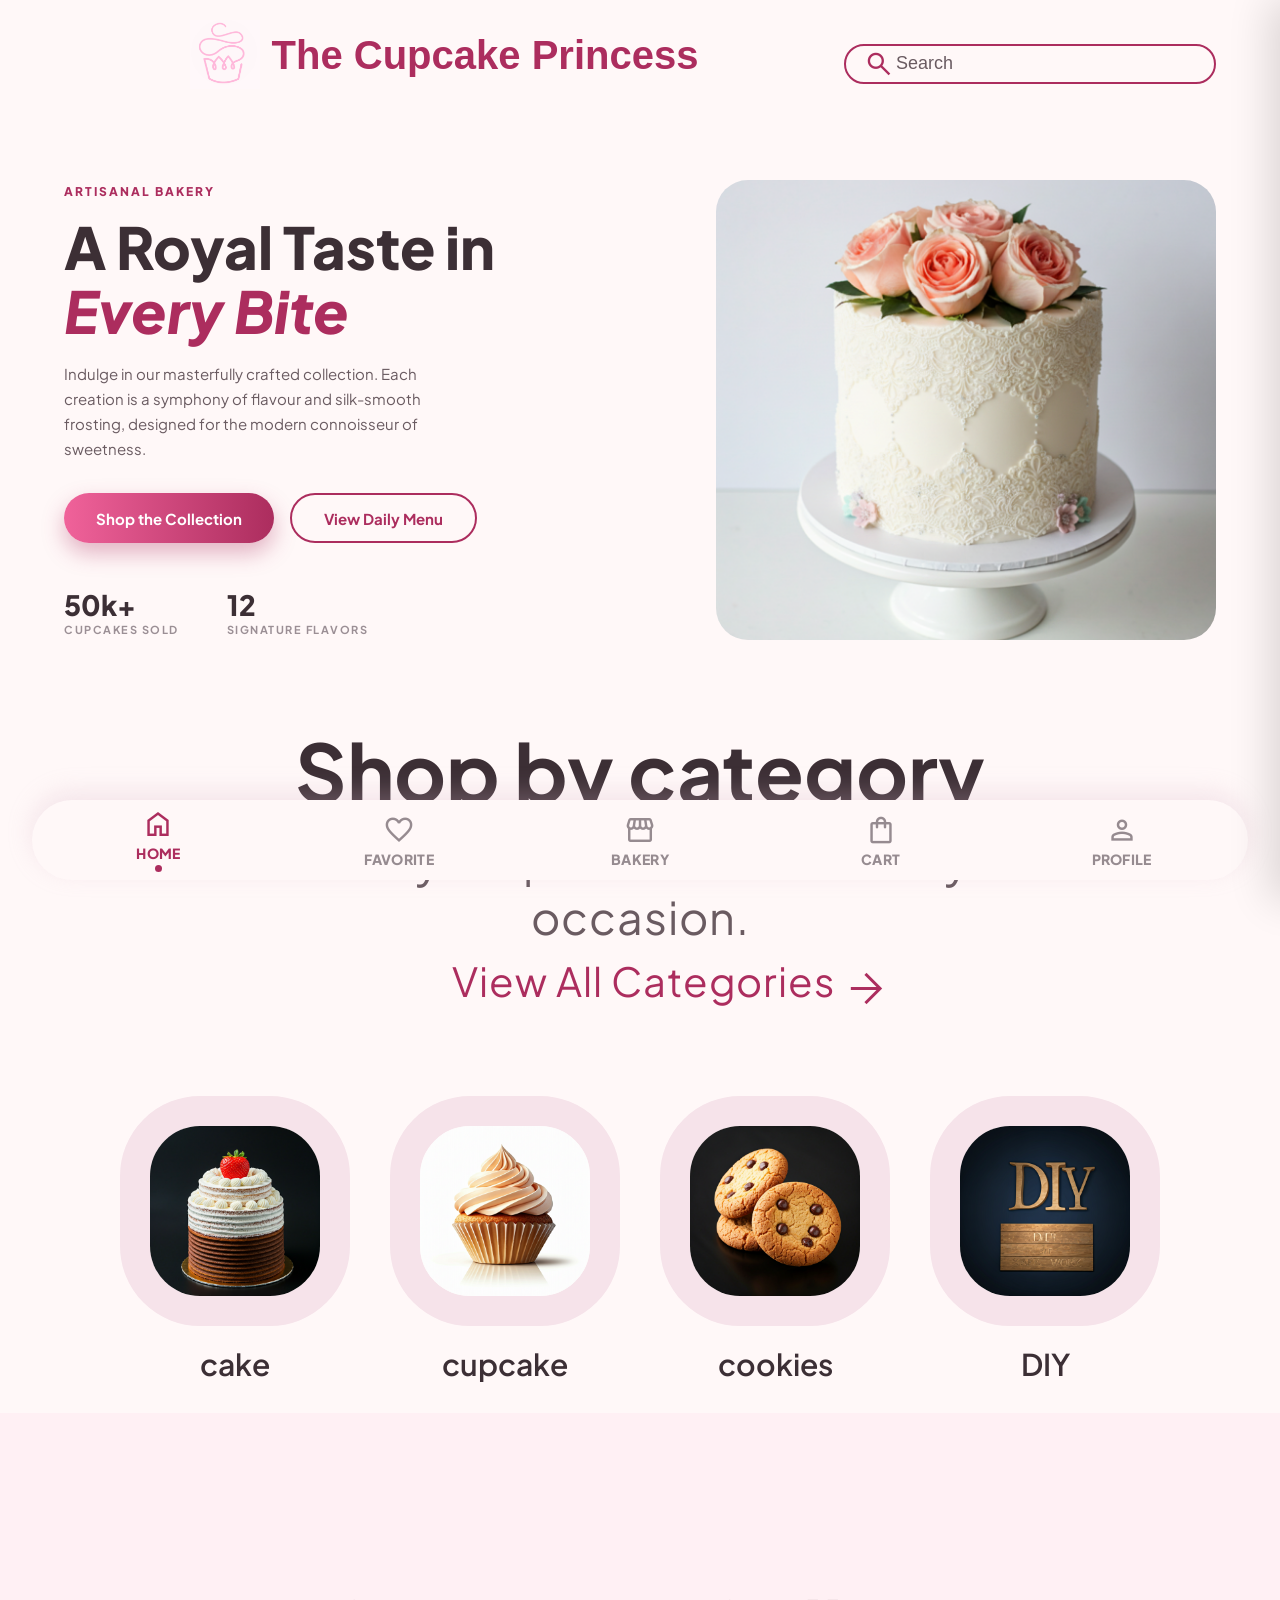
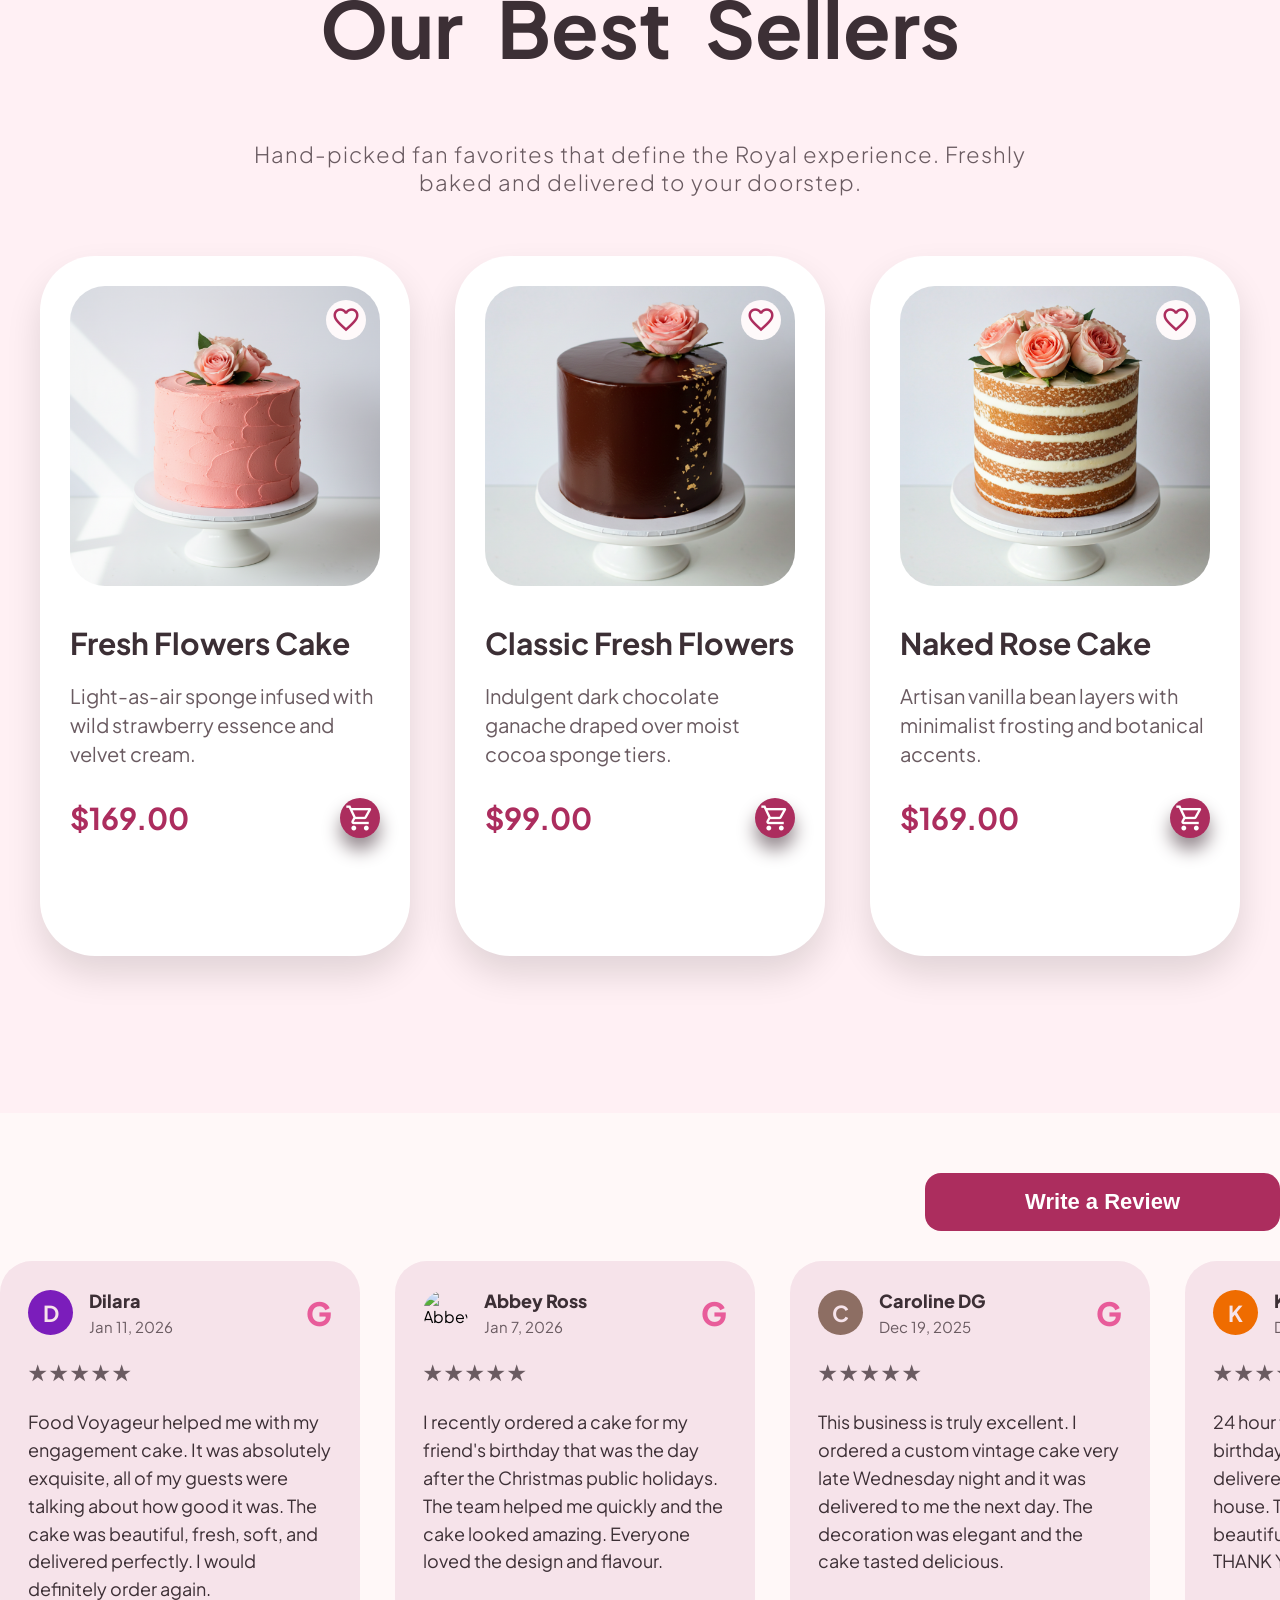
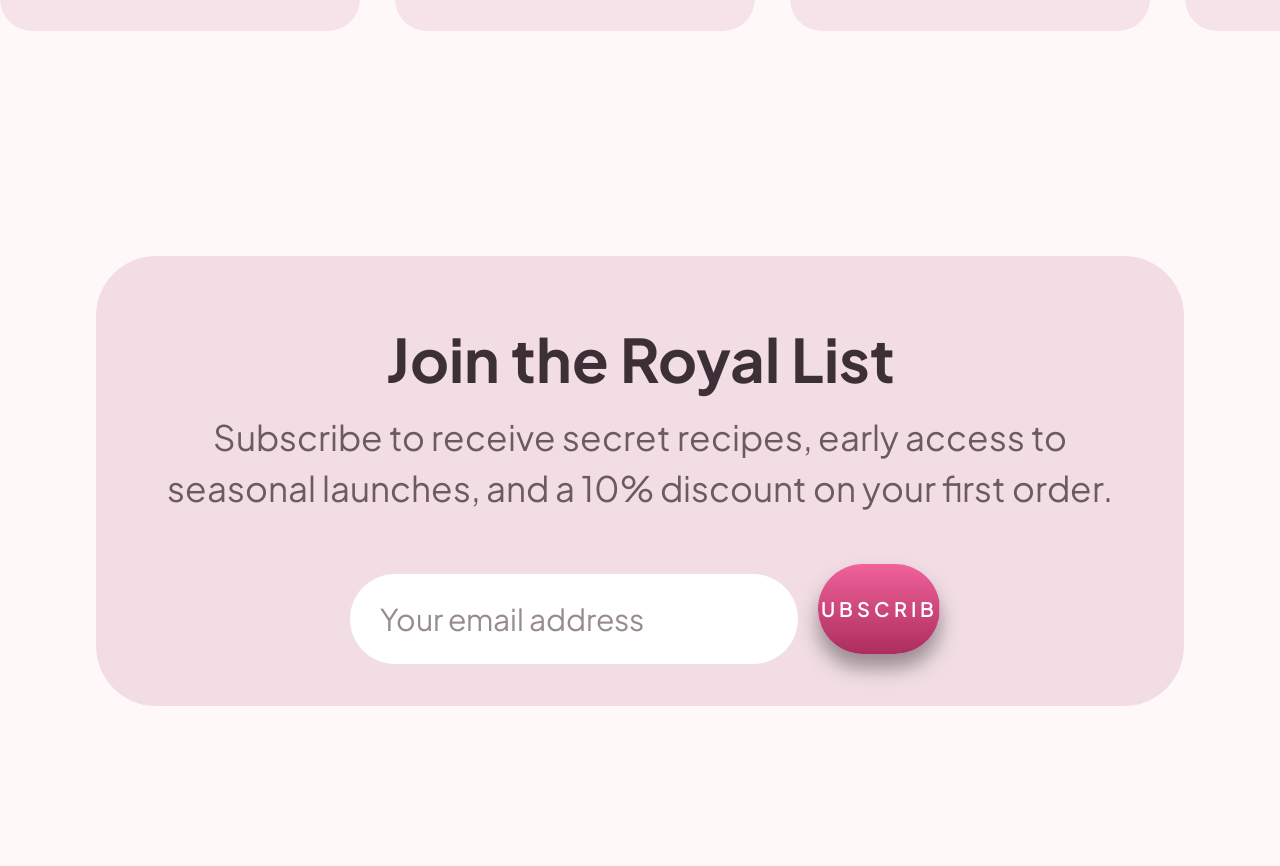
==== commit f7198191: "profile-favorite page" ====
--- a/index.html
+++ b/index.html
@@ -53,7 +53,7 @@
             <p>BAKERY</p>
         </a>
 
-        <a href="cart-page.html" class="bottom-bar-item interactive-bar">
+        <a href="shoppingcart.html" class="bottom-bar-item interactive-bar">
             <span class="material-symbols-outlined">shopping_bag</span>
             <p>CART</p>
         </a>
@@ -114,23 +114,23 @@
     </section>
     <section class="category-4">
         <div class="cup-and-ckae">
-            <a href="#" class="cake">
+            <a href="productlist.html?cat=cake" class="cake">
                 <img src="Image/cake.png" alt="cake">
                 <p>cake</p>
             </a>
 
-            <a href="#" class="cupcake">
+            <a href="productlist.html?cat=cupcake" class="cupcake">
                 <img src="Image/cupcake.png" alt="cupake">
                 <p>cupcake</p>
             </a>
         </div>
         <div class="cookie-DIY">
-            <a href="#" class="cookie">
+            <a href="productlist.html?cat=cookie" class="cookie">
                 <img src="Image/cookie.png" alt="cookie">
                 <p>cookies</p>
             </a>
 
-            <a href="#" class="DIY">
+            <a href="productlist.html?cat=diy" class="DIY">
                 <img src="Image/DIY.png" alt="DIY">
                 <p>DIY</p>
             </a>
--- a/homepage.css
+++ b/homepage.css
@@ -511,14 +511,11 @@
     position: absolute;
     top: 15px;
     right: 15px;
-
     width: 45px;
     height: 45px;
-
     border-radius: 50%;
     border: none;
     background-color: var(--bg-main);
-
     display: flex;
     justify-content: center;
     align-items: center;
@@ -529,7 +526,6 @@
 .favorite-button span {
     color: var(--pink-main);
     font-size: clamp(34px, 7vw, 50px);
-
     font-variation-settings:
         'FILL' 0,
         'wght' 400,
@@ -539,7 +535,6 @@
 
 .favorite-button.active span {
     color: var(--pink-main);
-
     font-variation-settings:
         'FILL' 1,
         'wght' 400,
@@ -579,7 +574,6 @@
 .bottom h2 {
     font-family: "Plus Jakarta Sans";
     color: var(--pink-main);
-
     font-size: 28px;
     margin: 0;
 }
@@ -587,15 +581,12 @@
 .bottom .material-symbols-outlined {
     width: 45px;
     height: 45px;
-
     border-radius: 50%;
     background-color: var(--pink-main);
     color: white;
-
     display: flex;
     justify-content: center;
     align-items: center;
-
     font-size: clamp(32px, 7vw, 50px);
     box-shadow: 0 12px 18px var(--box-shadow);
 }
@@ -1334,7 +1325,7 @@
         background-color: #FFFFFF;
         border-radius: 55px;
         margin-top: 30px;
-        padding: 20px;
+        padding: 30px;
         box-sizing: border-box;
         text-decoration: none;
         color: inherit;
@@ -1366,7 +1357,6 @@
         border-radius: 50%;
         border: none;
         background-color: #FEF9FA;
-
         display: flex;
         justify-content: center;
         align-items: center;
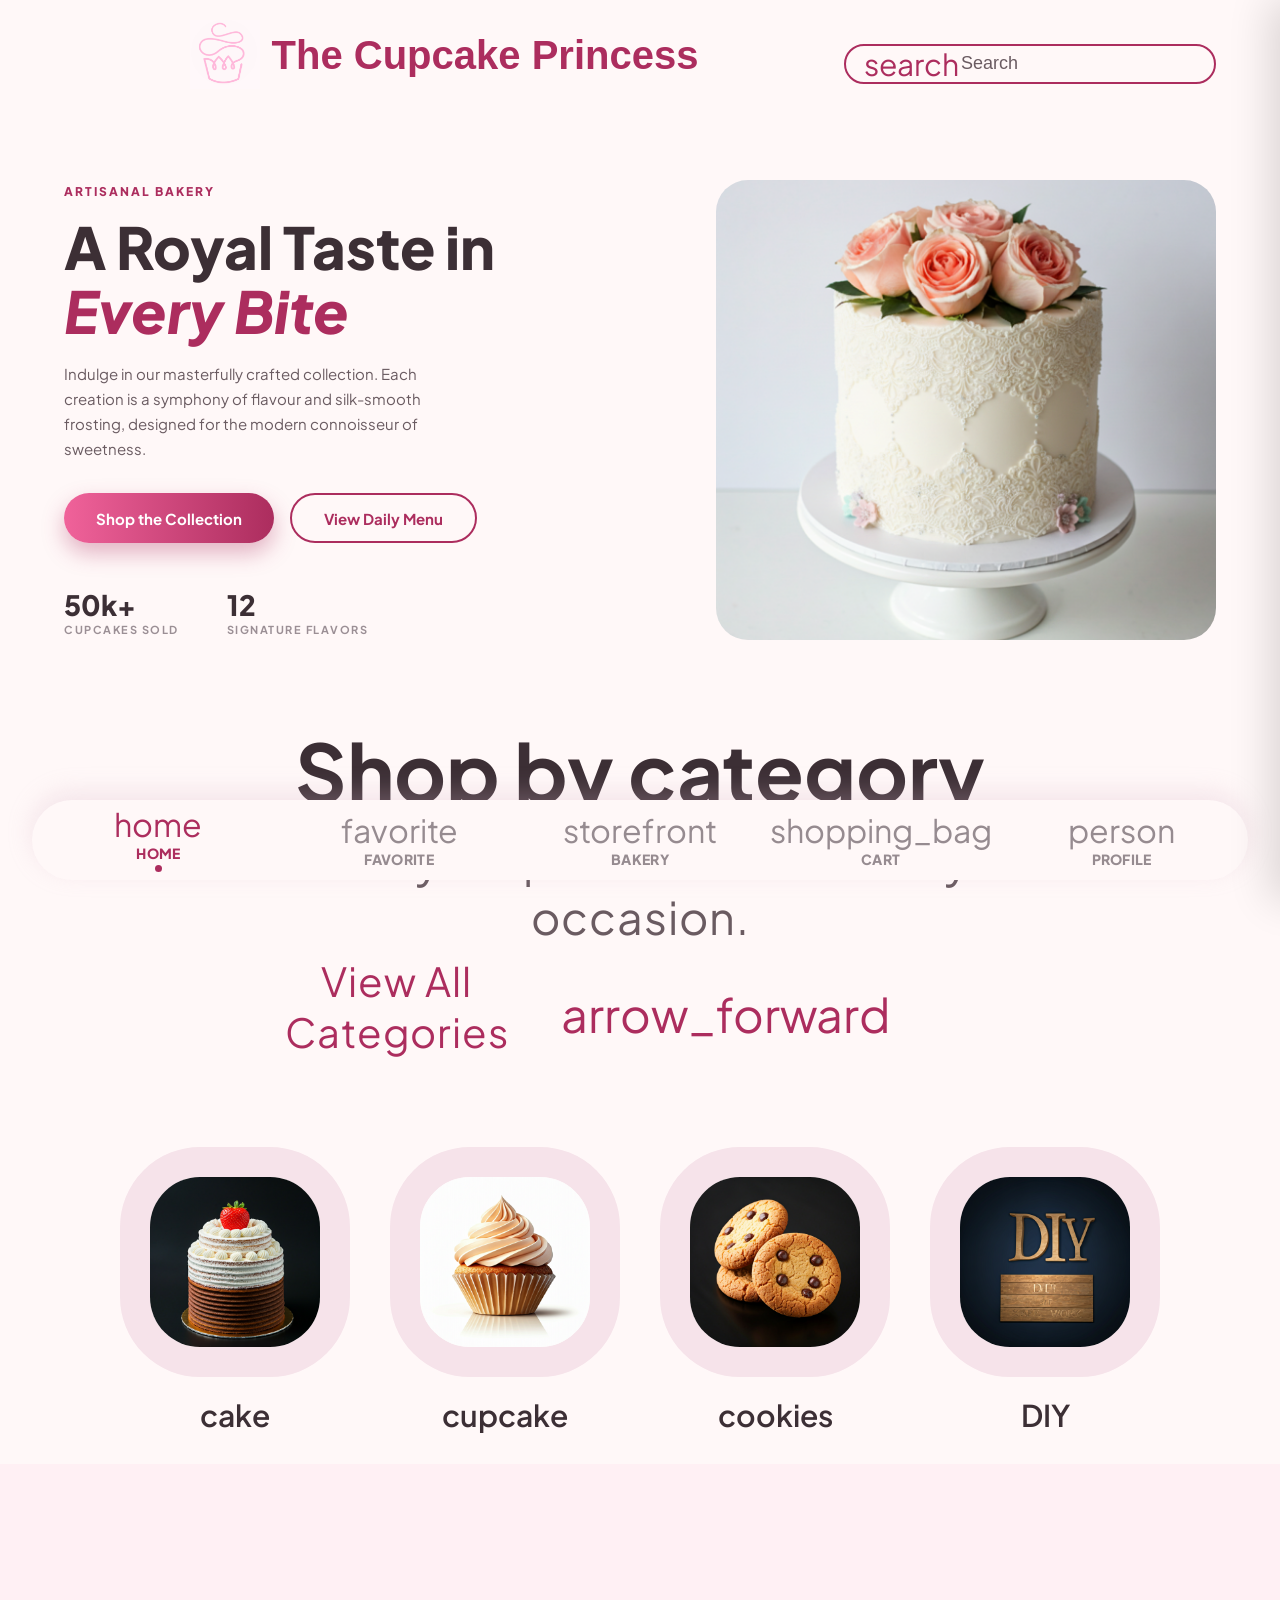
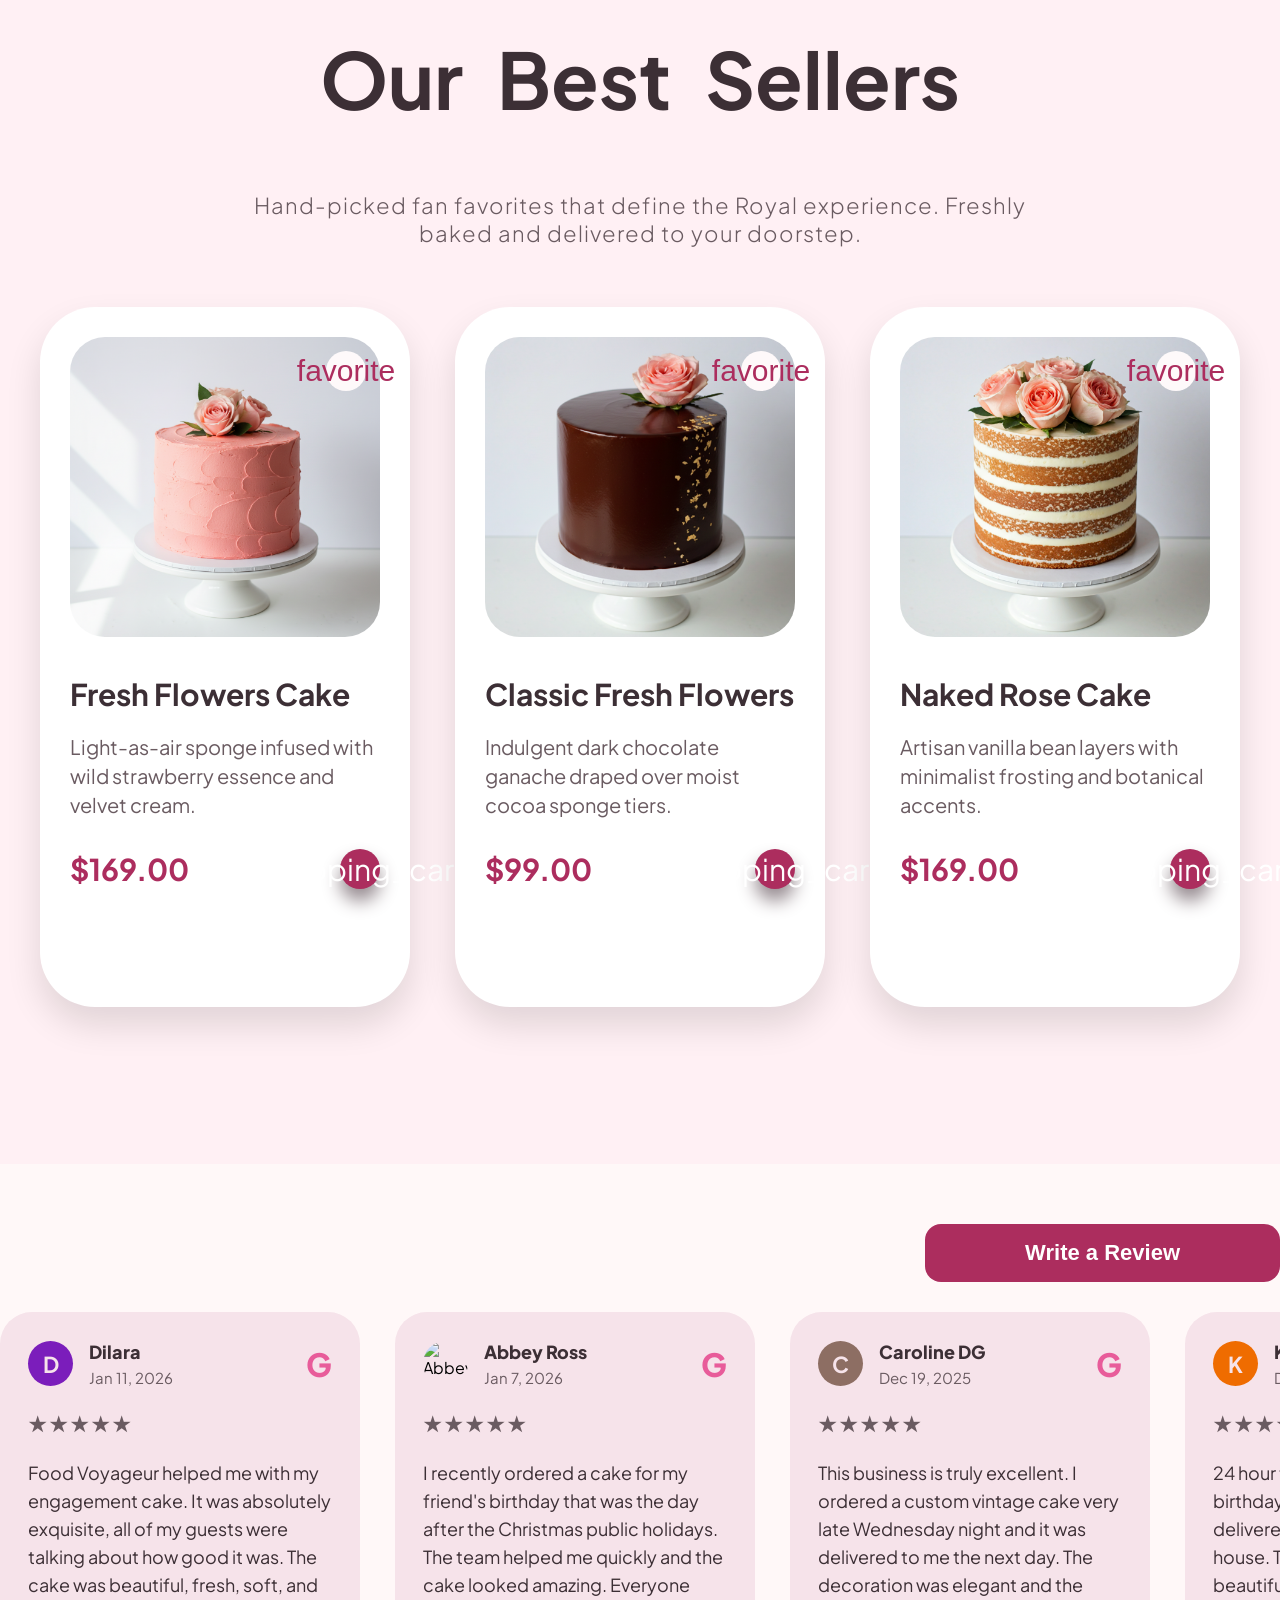
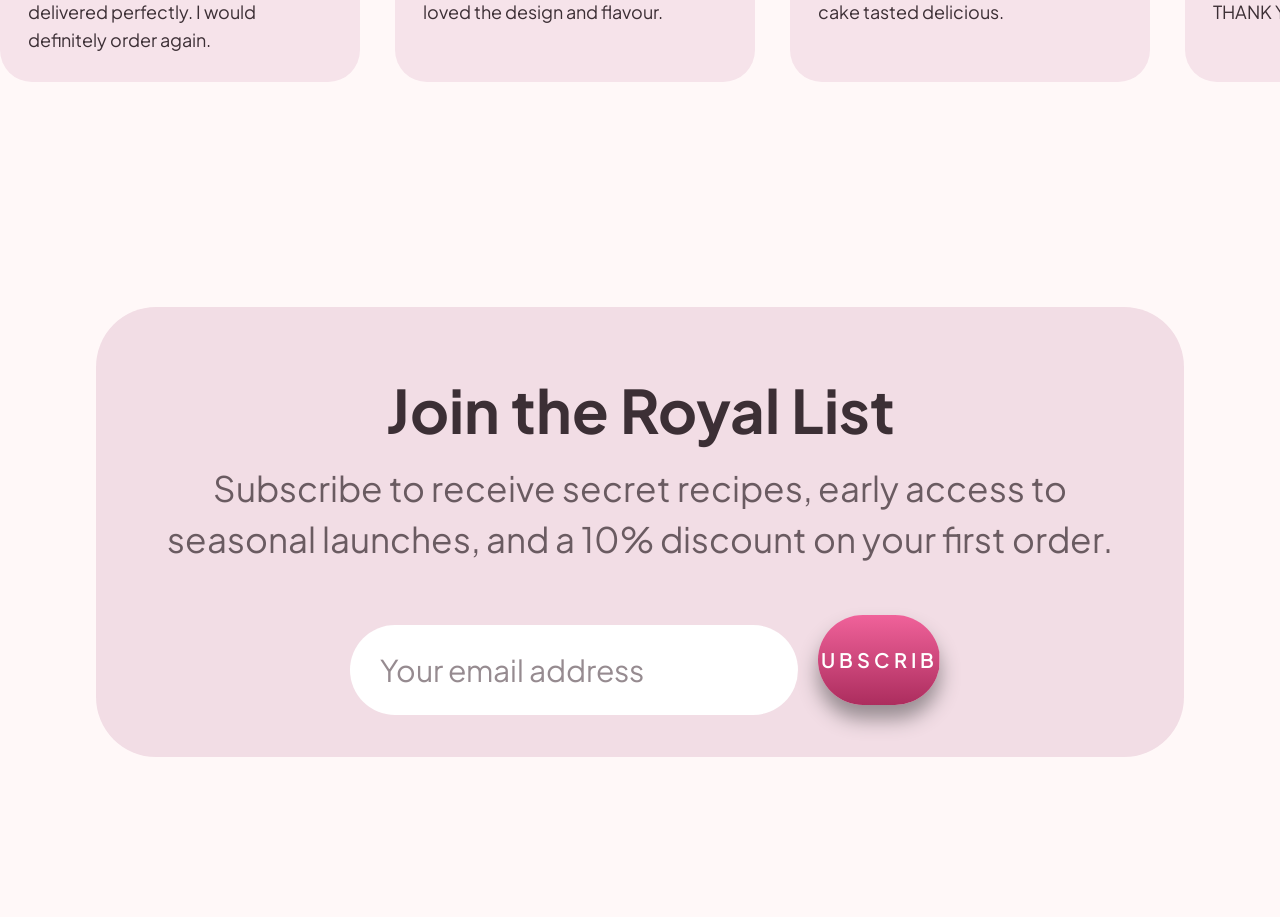
==== commit 976572ee: "1" ====
--- a/index.html
+++ b/index.html
@@ -7,12 +7,12 @@
     <title>Document</title>
     <link rel="preconnect" href="https://fonts.googleapis.com">
     <link rel="preconnect" href="https://fonts.gstatic.com" crossorigin>
-    <link
-        href="https://fonts.googleapis.com/css2?family=Plus+Jakarta+Sans:ital,wght@0,200..800;1,200..800&family=Roboto:ital,wght@0,100..900;1,100..900&display=swap"
-        rel="stylesheet">
+    <link rel="stylesheet" href="https://fonts.googleapis.com/css2?family=
+    Plus+Jakarta+Sans:ital,wght@0,200..800;1,200
+        ..800&family=Roboto:ital,wght@0,100..900;1,100..900&display=swap">
+    <link rel="stylesheet" href="https://fonts.googleapis.com/css2?family
+        =Material+Symbols+Outlined:opsz,wght,FILL,GRAD@24,400,0..1,0" />
     <link rel="stylesheet" href="homepage.css">
-    <link rel="stylesheet"
-        href="https://fonts.googleapis.com/css2?family=Material+Symbols+Outlined:opsz,wght,FILL,GRAD@24,400,0..1,0" />
 </head>
 <script src="homepage.js"></script>
 
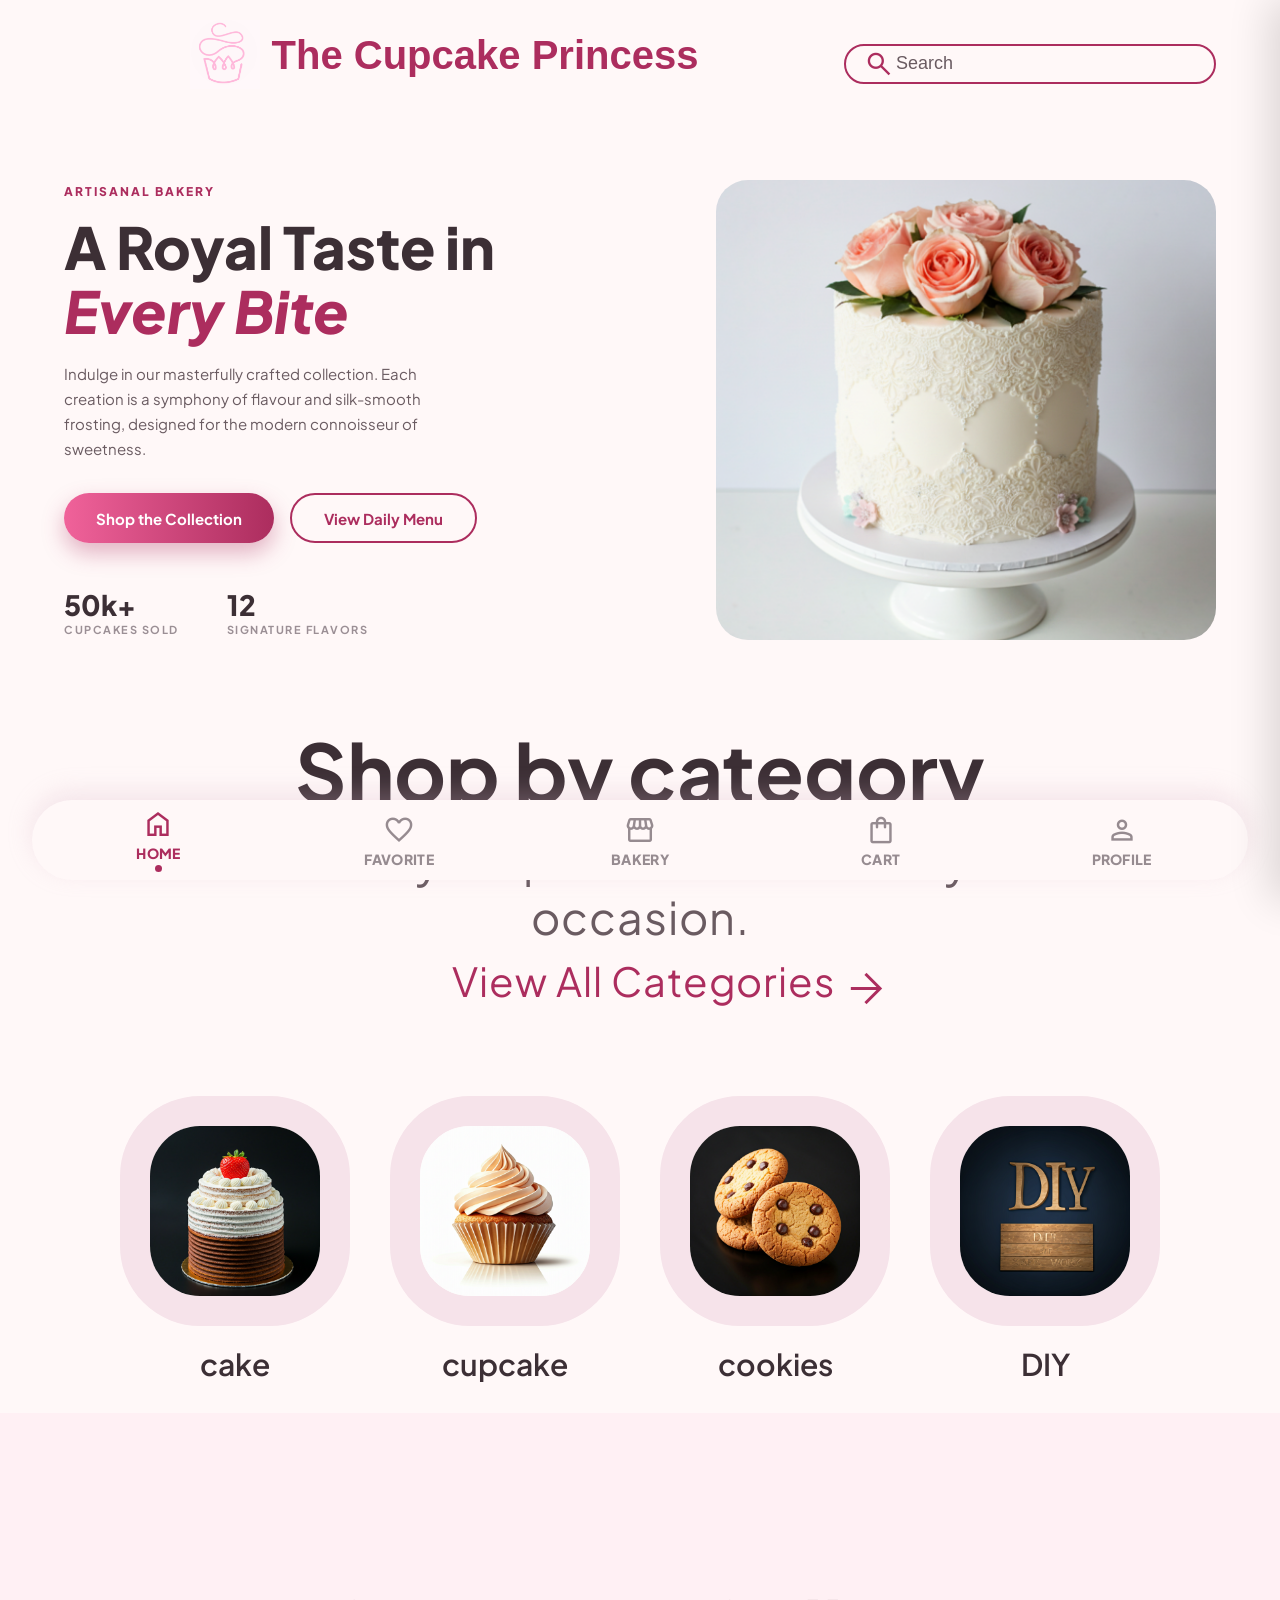
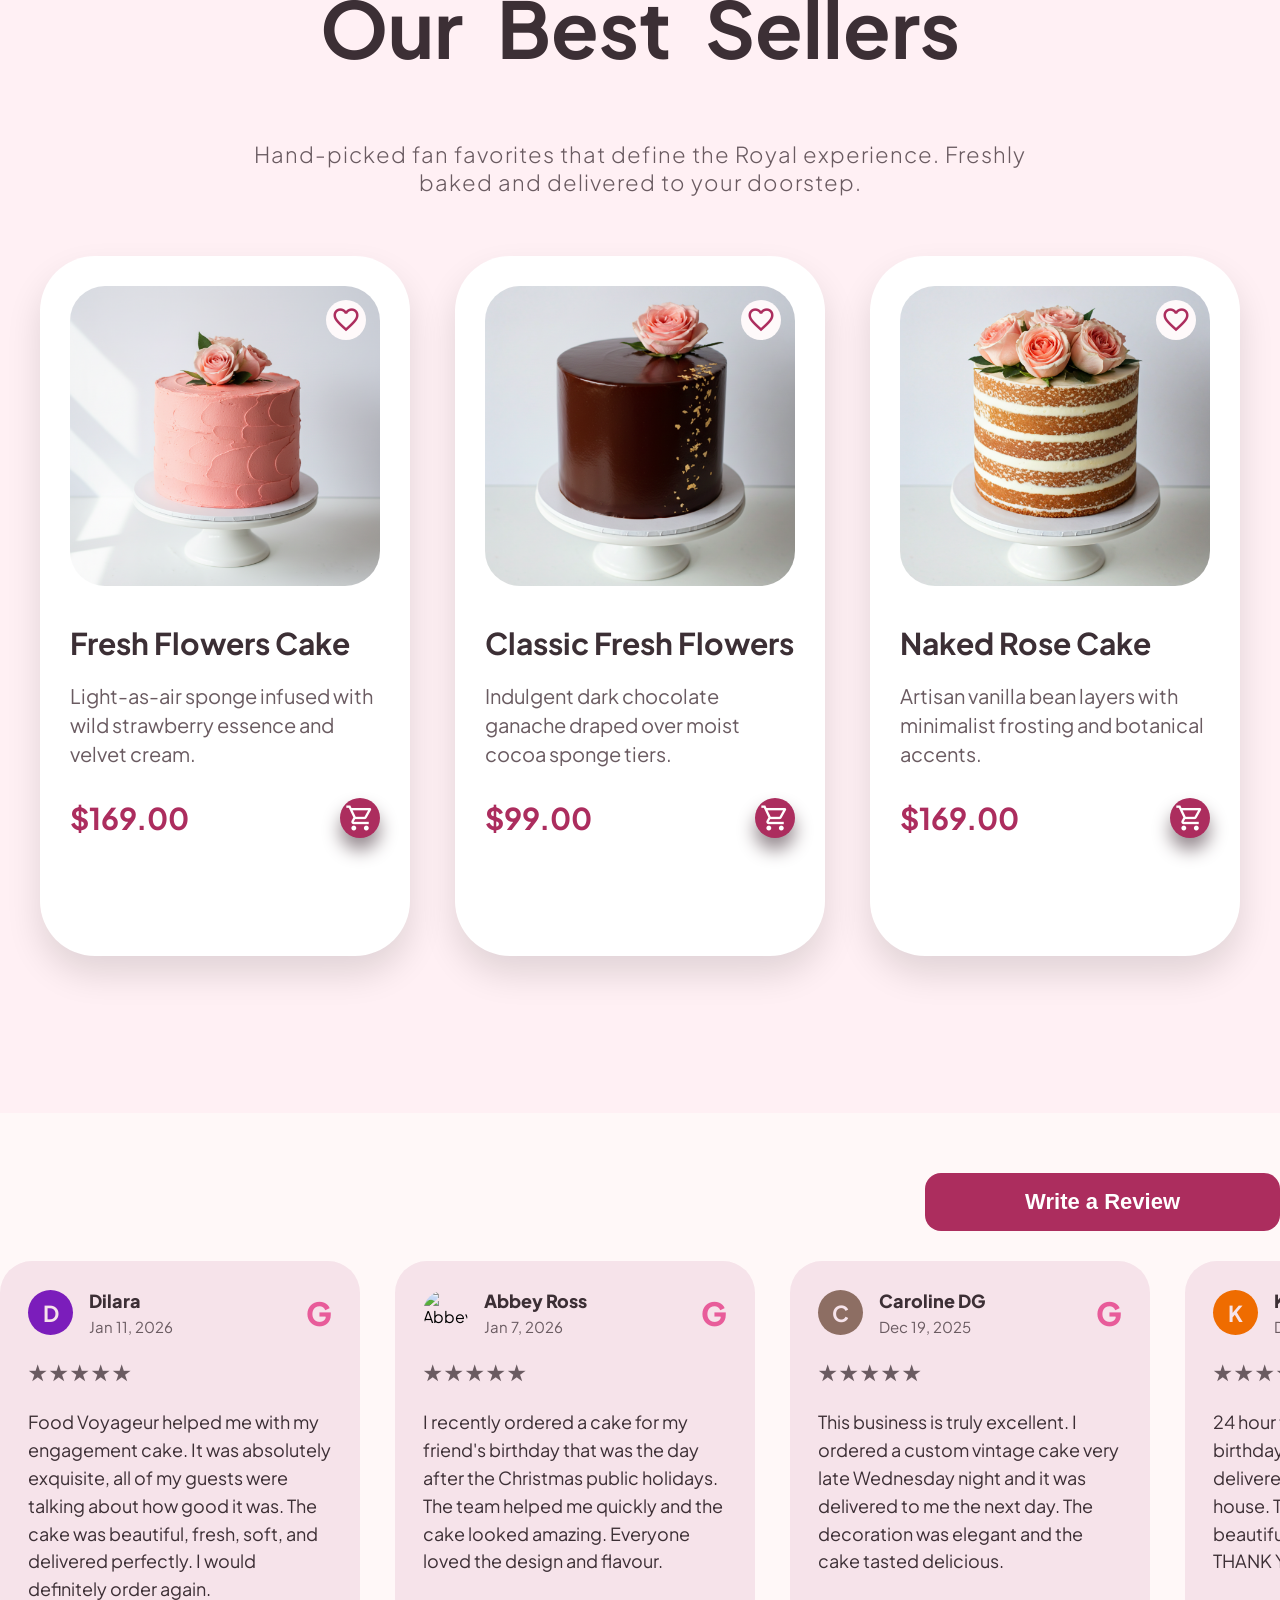
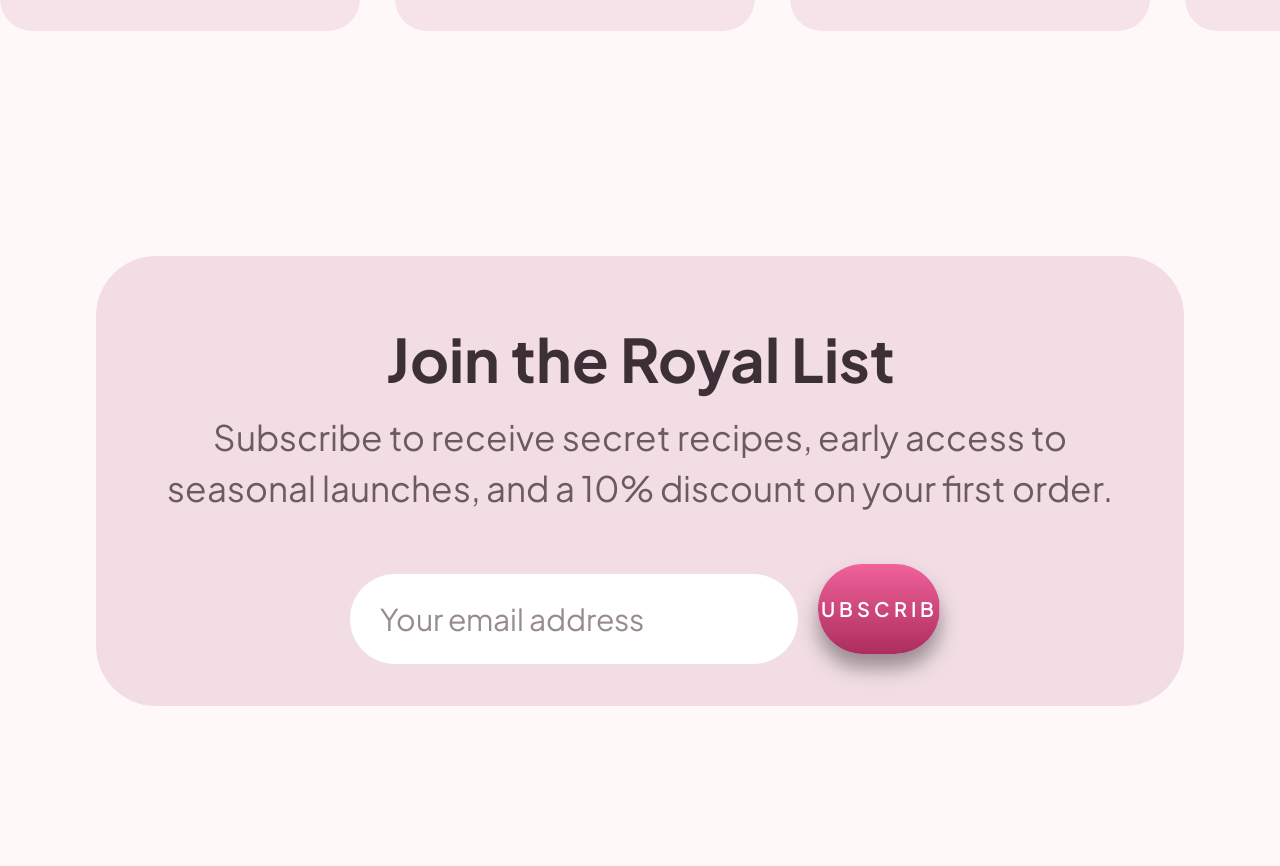
==== commit 8c9188fb: "icon" ====
--- a/index.html
+++ b/index.html
@@ -7,11 +7,10 @@
     <title>Document</title>
     <link rel="preconnect" href="https://fonts.googleapis.com">
     <link rel="preconnect" href="https://fonts.gstatic.com" crossorigin>
-    <link rel="stylesheet" href="https://fonts.googleapis.com/css2?family=
-    Plus+Jakarta+Sans:ital,wght@0,200..800;1,200
-        ..800&family=Roboto:ital,wght@0,100..900;1,100..900&display=swap">
-    <link rel="stylesheet" href="https://fonts.googleapis.com/css2?family
-        =Material+Symbols+Outlined:opsz,wght,FILL,GRAD@24,400,0..1,0" />
+    <link href="https://fonts.googleapis.com/css2?family=Plus+Jakarta+Sans:ital,wght@0,200..800;1,200
+        ..800&family=Roboto:ital,wght@0,100..900;1,100..900&display=swap" rel="stylesheet">
+    <link rel="stylesheet"
+        href="https://fonts.googleapis.com/css2?family=Material+Symbols+Outlined:opsz,wght,FILL,GRAD@24,400,0..1,0" />
     <link rel="stylesheet" href="homepage.css">
 </head>
 <script src="homepage.js"></script>
